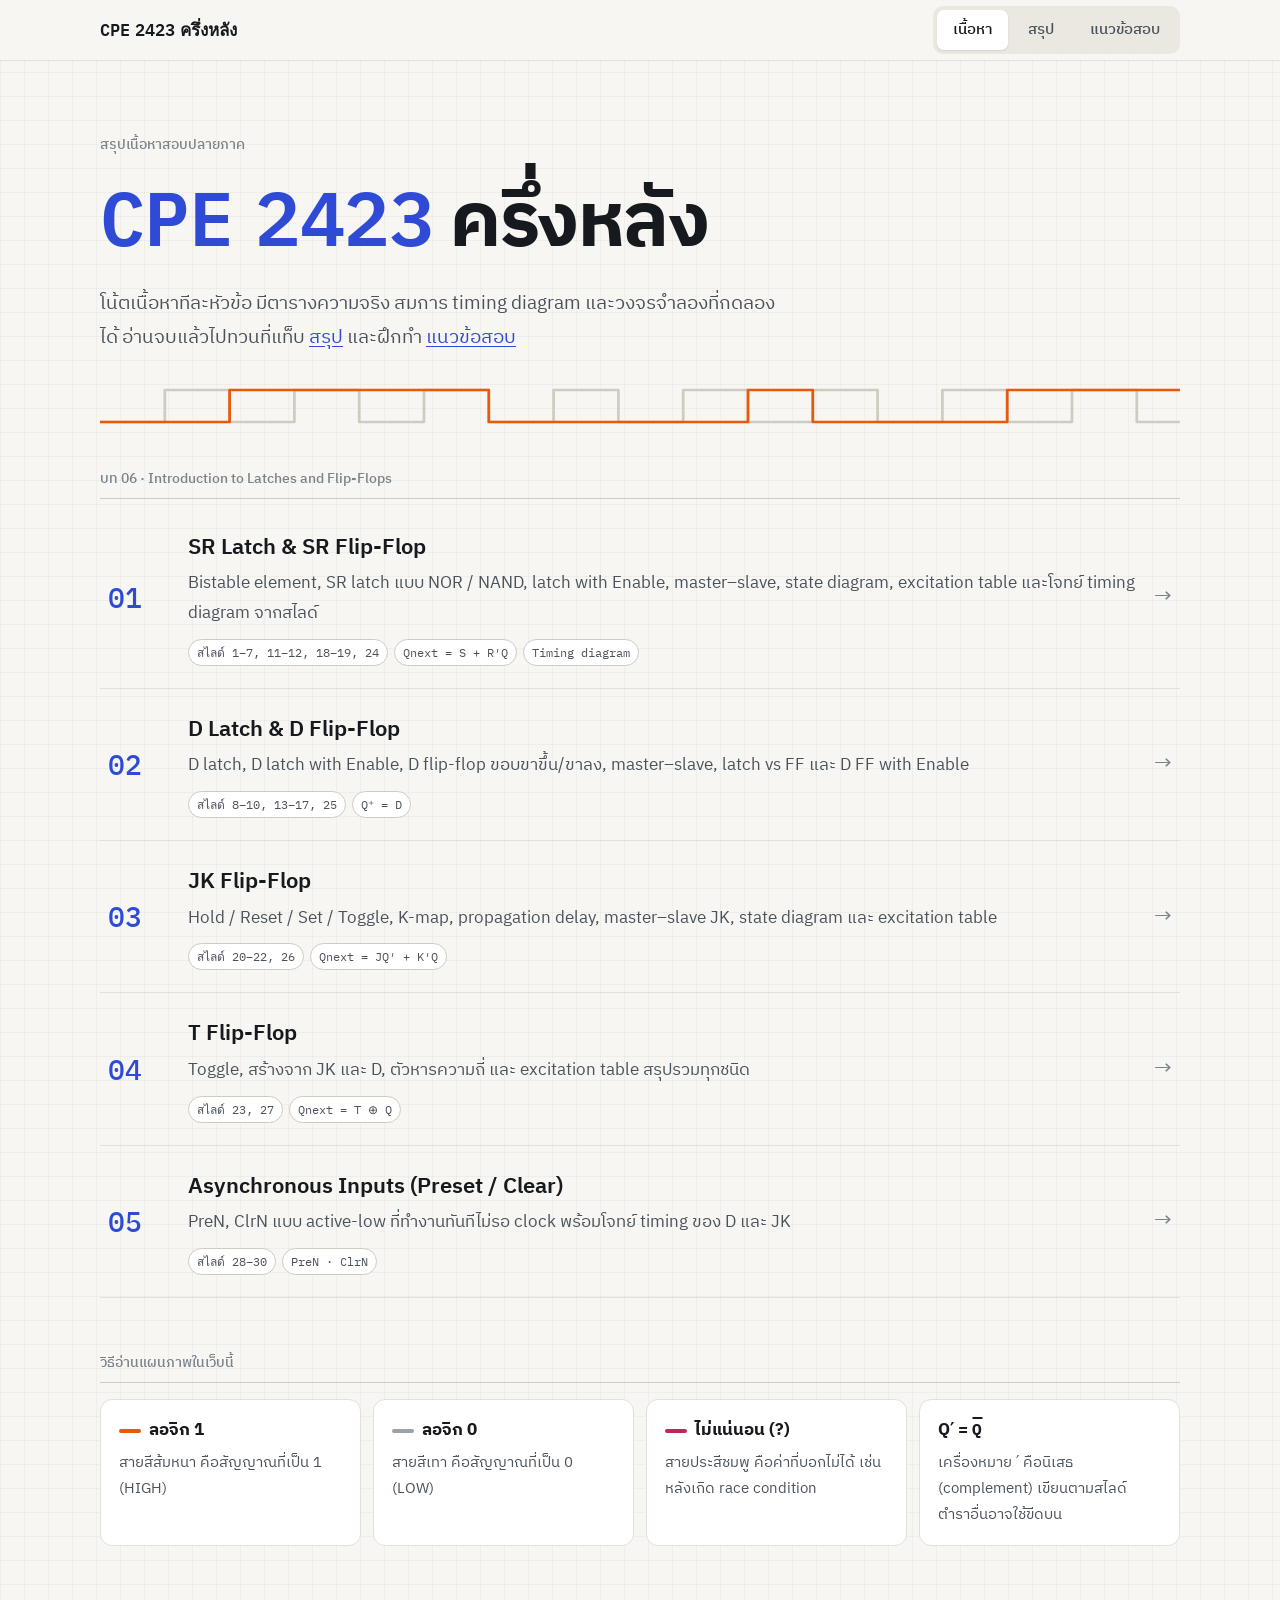
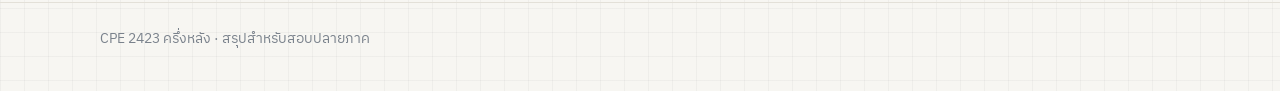
==== index.html @ 71ec9e3f "init flipflop" ====
<!doctype html>
<html lang="th">
<head>
  <meta charset="utf-8">
  <meta name="viewport" content="width=device-width, initial-scale=1">
  <meta name="color-scheme" content="light">
  <meta name="description" content="สรุปเนื้อหาสอบปลายภาควิชา CPE 2423 (ครึ่งหลัง) ทีละหัวข้อ พร้อมตารางความจริง สมการ และวงจรจำลอง">
  <title>CPE 2423 ครึ่งหลัง</title>
  <link rel="preconnect" href="https://fonts.googleapis.com">
  <link rel="preconnect" href="https://fonts.gstatic.com" crossorigin>
  <link href="https://fonts.googleapis.com/css2?family=IBM+Plex+Mono:wght@400;500;600&family=IBM+Plex+Sans+Thai:wght@400;500;600;700&display=swap" rel="stylesheet">
  <link rel="stylesheet" href="assets/style.css">
</head>
<body>
  <div class="site-tabs">
    <div class="wrap">
      <a class="brand" href="index.html">CPE 2423 ครึ่งหลัง</a>
      <nav aria-label="ส่วนของเว็บ">
        <a href="index.html" aria-current="page">เนื้อหา</a>
        <a href="summary.html">สรุป</a>
        <a href="exam.html">แนวข้อสอบ</a>
      </nav>
    </div>
  </div>

  <header class="hero">
    <div class="wrap">
      <p class="eyebrow">สรุปเนื้อหาสอบปลายภาค</p>
      <h1><span class="code">CPE 2423</span> ครึ่งหลัง</h1>
      <p class="lead">โน้ตเนื้อหาทีละหัวข้อ มีตารางความจริง สมการ timing diagram และวงจรจำลองที่กดลองได้ อ่านจบแล้วไปทวนที่แท็บ <a href="summary.html">สรุป</a> และฝึกทำ <a href="exam.html">แนวข้อสอบ</a></p>
      <svg class="hero-wave" viewBox="0 0 1000 48" preserveAspectRatio="none" aria-hidden="true">
        <path class="w2" d="M0 40 H60 V8 H120 V40 H180 V8 H240 V40 H300 V8 H360 V40 H420 V8 H480 V40 H540 V8 H600 V40 H660 V8 H720 V40 H780 V8 H840 V40 H900 V8 H960 V40 H1000"/>
        <path d="M0 40 H120 V8 H360 V40 H600 V8 H660 V40 H840 V8 H1000"/>
      </svg>
    </div>
  </header>

  <main class="wrap">
    <h2 class="section-label">บท 06 · Introduction to Latches and Flip-Flops</h2>
    <ol class="topic-list">
      <li>
        <a class="topic" href="topics/sr-flipflop.html">
          <span class="topic-no">01</span>
          <span>
            <span class="topic-title">SR Latch & SR Flip-Flop</span>
            <span class="topic-desc">Bistable element, SR latch แบบ NOR / NAND, latch with Enable, master–slave, state diagram, excitation table และโจทย์ timing diagram จากสไลด์</span>
            <span class="tags">
              <span class="tag">สไลด์ 1–7, 11–12, 18–19, 24</span>
              <span class="tag">Qnext = S + R′Q</span>
              <span class="tag">Timing diagram</span>
            </span>
          </span>
          <span class="topic-arrow" aria-hidden="true">→</span>
        </a>
      </li>
      <li>
        <a class="topic" href="topics/d-flipflop.html">
          <span class="topic-no">02</span>
          <span>
            <span class="topic-title">D Latch & D Flip-Flop</span>
            <span class="topic-desc">D latch, D latch with Enable, D flip-flop ขอบขาขึ้น/ขาลง, master–slave, latch vs FF และ D FF with Enable</span>
            <span class="tags">
              <span class="tag">สไลด์ 8–10, 13–17, 25</span>
              <span class="tag">Q⁺ = D</span>
            </span>
          </span>
          <span class="topic-arrow" aria-hidden="true">→</span>
        </a>
      </li>
      <li>
        <a class="topic" href="topics/jk-flipflop.html">
          <span class="topic-no">03</span>
          <span>
            <span class="topic-title">JK Flip-Flop</span>
            <span class="topic-desc">Hold / Reset / Set / Toggle, K-map, propagation delay, master–slave JK, state diagram และ excitation table</span>
            <span class="tags">
              <span class="tag">สไลด์ 20–22, 26</span>
              <span class="tag">Qnext = JQ′ + K′Q</span>
            </span>
          </span>
          <span class="topic-arrow" aria-hidden="true">→</span>
        </a>
      </li>
      <li>
        <a class="topic" href="topics/t-flipflop.html">
          <span class="topic-no">04</span>
          <span>
            <span class="topic-title">T Flip-Flop</span>
            <span class="topic-desc">Toggle, สร้างจาก JK และ D, ตัวหารความถี่ และ excitation table สรุปรวมทุกชนิด</span>
            <span class="tags">
              <span class="tag">สไลด์ 23, 27</span>
              <span class="tag">Qnext = T ⊕ Q</span>
            </span>
          </span>
          <span class="topic-arrow" aria-hidden="true">→</span>
        </a>
      </li>
      <li>
        <a class="topic" href="topics/async-inputs.html">
          <span class="topic-no">05</span>
          <span>
            <span class="topic-title">Asynchronous Inputs (Preset / Clear)</span>
            <span class="topic-desc">PreN, ClrN แบบ active-low ที่ทำงานทันทีไม่รอ clock พร้อมโจทย์ timing ของ D และ JK</span>
            <span class="tags">
              <span class="tag">สไลด์ 28–30</span>
              <span class="tag">PreN · ClrN</span>
            </span>
          </span>
          <span class="topic-arrow" aria-hidden="true">→</span>
        </a>
      </li>
    </ol>

    <h2 class="section-label">วิธีอ่านแผนภาพในเว็บนี้</h2>
    <div class="legend-grid">
      <div class="legend-item">
        <b><span class="swatch" style="background: var(--hi)"></span>ลอจิก 1</b>
        <p>สายสีส้มหนา คือสัญญาณที่เป็น 1 (HIGH)</p>
      </div>
      <div class="legend-item">
        <b><span class="swatch" style="background: var(--lo)"></span>ลอจิก 0</b>
        <p>สายสีเทา คือสัญญาณที่เป็น 0 (LOW)</p>
      </div>
      <div class="legend-item">
        <b><span class="swatch" style="background: var(--x)"></span>ไม่แน่นอน (?)</b>
        <p>สายประสีชมพู คือค่าที่บอกไม่ได้ เช่นหลังเกิด race condition</p>
      </div>
      <div class="legend-item">
        <b>Q′ = <span class="ov mono">Q</span></b>
        <p>เครื่องหมาย ′ คือนิเสธ (complement) เขียนตามสไลด์ ตำราอื่นอาจใช้ขีดบน</p>
      </div>
    </div>
  </main>

  <footer class="site-footer">
    <div class="wrap">CPE 2423 ครึ่งหลัง · สรุปสำหรับสอบปลายภาค</div>
  </footer>
</body>
</html>
---- assets/style.css ----
/* CPE 2423 ครึ่งหลัง — shared styles (light mode only) */

:root {
  color-scheme: light;

  --paper: #f7f6f2;
  --surface: #ffffff;
  --ink: #16191d;
  --ink-2: #4a525c;
  --ink-3: #7a828c;
  --line: #e3e0d8;
  --line-2: #cfcbc0;
  --grid: rgba(22, 25, 29, 0.035);

  --accent: #2f4bd6;
  --accent-soft: #eceffd;
  --hi: #e8590c;
  --hi-soft: #fff1e7;
  --lo: #9aa2ac;
  --x: #c2255c;
  --x-soft: #fdecf2;
  --ok: #2b8a3e;
  --ok-soft: #eaf6ec;
  --g1: #dbe4ff;
  --g2: #ffe8cc;

  --radius: 12px;
  --font: "IBM Plex Sans Thai", system-ui, -apple-system, sans-serif;
  --mono: "IBM Plex Mono", ui-monospace, SFMono-Regular, Menlo, monospace;
}

*,
*::before,
*::after { box-sizing: border-box; }

html { -webkit-text-size-adjust: 100%; scroll-behavior: smooth; scroll-padding-top: 76px; }

body {
  margin: 0;
  font-family: var(--font);
  font-size: 17px;
  line-height: 1.75;
  color: var(--ink);
  background-color: var(--paper);
  background-image:
    linear-gradient(var(--grid) 1px, transparent 1px),
    linear-gradient(90deg, var(--grid) 1px, transparent 1px);
  background-size: 24px 24px;
}

a { color: var(--accent); text-underline-offset: 3px; }
h1, h2, h3, h4 { line-height: 1.3; margin: 0; }
p { margin: 0 0 1em; }
code, .mono { font-family: var(--mono); font-size: 0.92em; }
:focus-visible { outline: 2px solid var(--accent); outline-offset: 2px; border-radius: 4px; }

.wrap { width: min(1080px, 100% - 32px); margin-inline: auto; }

/* Overline for complements: <span class="ov">Q</span> */
.ov { text-decoration: overline; text-decoration-thickness: 1.5px; }

.eyebrow {
  font-size: 14px;
  font-weight: 500;
  color: var(--ink-3);
  margin: 0 0 10px;
}

/* ---------- Home ---------- */

.hero { padding: 72px 0 40px; }
.hero h1 { font-size: clamp(40px, 8vw, 76px); font-weight: 700; letter-spacing: -0.02em; }
.hero h1 .code { font-family: var(--mono); font-weight: 600; color: var(--accent); word-spacing: -0.3em; }
.hero .lead { font-size: 19px; color: var(--ink-2); max-width: 36em; margin-top: 14px; }
.hero-wave { display: block; width: 100%; height: 48px; margin-top: 28px; }
.hero-wave path { fill: none; stroke: var(--hi); stroke-width: 2.5; stroke-linejoin: round; }
.hero-wave .w2 { stroke: var(--line-2); }

.section-label {
  font-size: 14px;
  font-weight: 500;
  color: var(--ink-3);
  padding-bottom: 10px;
  border-bottom: 1px solid var(--line-2);
  margin-bottom: 8px;
}

.topic-list { list-style: none; margin: 0 0 56px; padding: 0; }
.topic-list li { border-bottom: 1px solid var(--line); }

.topic {
  display: grid;
  grid-template-columns: 64px 1fr auto;
  gap: 16px;
  align-items: center;
  padding: 22px 8px;
  color: inherit;
  text-decoration: none;
  border-radius: 8px;
  transition: background-color 0.15s;
}
a.topic:hover { background: var(--surface); }
a.topic:hover .topic-arrow { transform: translateX(4px); color: var(--accent); }
.topic-no { font-family: var(--mono); font-size: 28px; font-weight: 500; color: var(--line-2); }
a.topic .topic-no { color: var(--accent); }
.topic-title { display: block; font-size: 22px; font-weight: 600; }
.topic-desc { display: block; color: var(--ink-2); margin-top: 2px; }
.topic-arrow { font-size: 22px; color: var(--ink-3); transition: transform 0.15s; }
.topic--soon { color: var(--ink-3); }
.topic--soon .topic-title { font-weight: 500; }

.tags { display: flex; flex-wrap: wrap; gap: 6px; margin-top: 10px; }
.tag {
  font-family: var(--mono);
  font-size: 12px;
  padding: 2px 8px;
  border: 1px solid var(--line-2);
  border-radius: 999px;
  color: var(--ink-2);
  background: var(--surface);
}

.legend-grid { display: grid; grid-template-columns: repeat(auto-fit, minmax(220px, 1fr)); gap: 12px; margin: 16px 0 56px; }
.legend-item { background: var(--surface); border: 1px solid var(--line); border-radius: var(--radius); padding: 16px 18px; }
.legend-item b { display: block; margin-bottom: 4px; }
.legend-item p { margin: 0; color: var(--ink-2); font-size: 15px; }
.swatch { display: inline-block; width: 22px; height: 4px; border-radius: 2px; vertical-align: middle; margin-right: 8px; }

.site-footer { border-top: 1px solid var(--line); padding: 24px 0 40px; color: var(--ink-3); font-size: 14px; }

/* ---------- Site tabs (เนื้อหา / สรุป / แนวข้อสอบ) ---------- */

.site-tabs {
  position: sticky;
  top: 0;
  z-index: 10;
  background: rgba(247, 246, 242, 0.92);
  backdrop-filter: blur(8px);
  border-bottom: 1px solid var(--line);
}
.site-tabs .wrap { display: flex; align-items: center; gap: 16px; min-height: 60px; }
.site-tabs .brand { font-family: var(--mono); font-weight: 600; color: var(--ink); text-decoration: none; white-space: nowrap; word-spacing: -0.3em; }
.site-tabs nav { display: flex; gap: 4px; margin-left: auto; padding: 4px; background: #ebe8e1; border-radius: 10px; }
.site-tabs nav a {
  padding: 7px 16px; border-radius: 7px; color: var(--ink-2);
  text-decoration: none; font-weight: 500; font-size: 15px; white-space: nowrap; text-align: center;
}
.site-tabs nav a:hover { color: var(--ink); }
.site-tabs nav a[aria-current="page"] { background: var(--surface); color: var(--ink); box-shadow: 0 1px 2px rgba(0, 0, 0, 0.1); }

/* ---------- Quiz ---------- */

.q-card { background: var(--surface); border: 1px solid var(--line); border-radius: var(--radius); padding: 18px 20px; margin: 12px 0; }
.q-card .q-head { display: flex; gap: 10px; align-items: baseline; margin-bottom: 12px; }
.q-card .q-no { font-family: var(--mono); font-weight: 600; color: var(--accent); }
.q-card .q-text { font-weight: 500; }
.q-opts { display: grid; gap: 8px; }
.q-opt {
  display: flex; gap: 10px; align-items: baseline; text-align: left;
  font: inherit; font-size: 16px; color: var(--ink);
  padding: 10px 14px; min-height: 44px; cursor: pointer;
  border: 1px solid var(--line-2); border-radius: 10px; background: var(--surface);
}
.q-opt:hover:not(:disabled) { border-color: var(--ink-3); }
.q-opt:disabled { cursor: default; }
.q-opt .k { font-family: var(--mono); color: var(--ink-3); }
.q-opt.correct { border-color: var(--ok); background: var(--ok-soft); }
.q-opt.wrong { border-color: var(--x); background: var(--x-soft); }
.q-explain { margin: 12px 0 0; font-size: 15px; color: var(--ink-2); }
.q-explain b:first-child { color: var(--ink); }
.scorebar {
  position: sticky; top: 72px; z-index: 5;
  display: flex; align-items: center; justify-content: space-between; gap: 12px;
  padding: 10px 16px; margin: 16px 0; border-radius: var(--radius);
  background: var(--ink); color: #fff; font-size: 15px;
}
.scorebar b { font-family: var(--mono); }
.scorebar .btn { background: transparent; color: #fff; border-color: rgba(255, 255, 255, 0.4); }

/* Exam page: type tabs (ปรนัย / อัตนัย) and topic tabs */
.exam-nav { margin: 8px 0 24px; }
.type-tabs { display: grid; grid-template-columns: 1fr 1fr; gap: 4px; padding: 4px; background: #ebe8e1; border-radius: 12px; max-width: 420px; }
.type-tabs button {
  font: inherit; font-size: 17px; font-weight: 600; cursor: pointer;
  border: 0; border-radius: 9px; padding: 10px 12px; background: transparent; color: var(--ink-2);
}
.type-tabs button[aria-selected="true"] { background: var(--surface); color: var(--ink); box-shadow: 0 1px 3px rgba(0, 0, 0, 0.12); }
.type-tabs small { display: block; font-size: 13px; font-weight: 400; color: var(--ink-3); }
.topic-tabs { display: flex; gap: 4px; margin-top: 14px; border-bottom: 1px solid var(--line-2); overflow-x: auto; scrollbar-width: none; }
.topic-tabs::-webkit-scrollbar { display: none; }
.topic-tabs button {
  font: inherit; font-size: 15px; font-weight: 500; cursor: pointer; white-space: nowrap;
  border: 0; border-bottom: 2px solid transparent; margin-bottom: -1px;
  padding: 10px 12px; background: transparent; color: var(--ink-2);
}
.topic-tabs button[aria-selected="true"] { color: var(--accent); border-bottom-color: var(--accent); }
.topic-tabs .count { font-family: var(--mono); font-size: 12px; color: var(--ink-3); margin-left: 4px; }
.panel > section { padding: 8px 0 32px; }
.panel > section + section { border-top: 1px solid var(--line); padding-top: 32px; }
.panel h2 { font-size: 24px; font-weight: 700; margin-bottom: 12px; }
.panel h2 .num { font-family: var(--mono); color: var(--accent); font-weight: 500; margin-right: 10px; }
.panel-next { display: flex; justify-content: flex-end; margin: 8px 0 40px; }
.exam-main { max-width: 860px; }

.chips { display: flex; flex-wrap: wrap; gap: 6px; margin: 12px 0; }
.chip-btn {
  font: inherit; font-size: 14px; font-weight: 500; cursor: pointer;
  padding: 6px 12px; min-height: 36px; border-radius: 999px;
  border: 1px solid var(--line-2); background: var(--surface); color: var(--ink-2);
}
.chip-btn[aria-pressed="true"] { background: var(--accent); border-color: var(--accent); color: #fff; }
.topic-tag { font-size: 12px; font-weight: 500; color: var(--accent); background: var(--accent-soft); border-radius: 999px; padding: 1px 8px; margin-left: auto; white-space: nowrap; }
.hint-list { display: flex; flex-wrap: wrap; gap: 8px; margin: 10px 0 0; padding: 0; list-style: none; }
.hint-list li { font-weight: 600; background: var(--surface); border: 1px solid var(--line-2); border-radius: 8px; padding: 4px 12px; }

.fill-card { background: var(--surface); border: 1px solid var(--line); border-radius: var(--radius); padding: 18px 20px; margin: 12px 0; }
.fill-card .q-head { display: flex; gap: 10px; align-items: baseline; margin-bottom: 12px; }
.tt.fill select {
  font: inherit; font-family: var(--mono); font-size: 15px;
  min-width: 56px; min-height: 34px; padding: 2px 6px;
  border: 1px solid var(--line-2); border-radius: 6px; background: #fff; color: var(--ink);
}
.tt.fill th { white-space: nowrap; }
.tt.fill td.ok select { border-color: var(--ok); background: var(--ok-soft); }
.tt.fill td.bad select { border-color: var(--x); background: var(--x-soft); }
.fill-actions { display: flex; flex-wrap: wrap; gap: 8px; align-items: center; margin-top: 12px; }
.fill-result { font-size: 15px; color: var(--ink-2); }

.steps { counter-reset: st; list-style: none; padding: 0; margin: 16px 0; display: grid; gap: 8px; }
.steps li { counter-increment: st; display: grid; grid-template-columns: 32px 1fr; gap: 10px; align-items: baseline; background: var(--surface); border: 1px solid var(--line); border-radius: 10px; padding: 10px 14px; }
.steps li::before { content: counter(st); font-family: var(--mono); font-weight: 600; color: var(--accent); }

.fsm-grid { display: grid; grid-template-columns: repeat(2, minmax(0, 1fr)); gap: 12px; }
.fsm-grid figure { margin: 0; }
.fsm-grid svg { display: block; width: 100%; height: auto; }

/* ---------- Topic page ---------- */

.topbar {
  position: sticky;
  top: 0;
  z-index: 10;
  background: rgba(247, 246, 242, 0.92);
  backdrop-filter: blur(8px);
  border-bottom: 1px solid var(--line);
}
.topbar .wrap { display: flex; align-items: center; gap: 16px; height: 56px; }
.topbar a { text-decoration: none; font-weight: 500; white-space: nowrap; }
.topbar .crumb { color: var(--ink-3); font-size: 15px; overflow: hidden; text-overflow: ellipsis; white-space: nowrap; }

.page-head { padding: 48px 0 28px; }
.page-head h1 { font-size: clamp(32px, 6vw, 52px); font-weight: 700; letter-spacing: -0.01em; }
.page-head .lead { font-size: 18px; color: var(--ink-2); max-width: 40em; margin-top: 12px; }

.layout { display: grid; grid-template-columns: 220px minmax(0, 1fr); gap: 48px; align-items: start; padding-bottom: 64px; }

.toc { position: sticky; top: 80px; font-size: 15px; }
.toc summary { display: none; }
.toc ol { list-style: none; margin: 0; padding: 0; border-left: 1px solid var(--line-2); }
.toc a { display: block; padding: 5px 0 5px 14px; margin-left: -1px; color: var(--ink-2); text-decoration: none; border-left: 2px solid transparent; }
.toc a:hover { color: var(--ink); }
.toc a.active { color: var(--accent); border-left-color: var(--accent); font-weight: 500; }

.content > section { padding: 8px 0 40px; }
.content > section + section { border-top: 1px solid var(--line); padding-top: 40px; }
.content h2 { font-size: 28px; font-weight: 700; margin-bottom: 16px; }
.ref {
  display: inline-block; vertical-align: middle; margin-left: 8px;
  font-size: 13px; font-weight: 500; color: var(--ink-3); white-space: nowrap;
  padding: 1px 10px; border: 1px solid var(--line-2); border-radius: 999px; background: var(--surface);
}
.source { font-size: 15px; color: var(--ink-2); margin-top: 14px; }
.content h2 .num { font-family: var(--mono); color: var(--accent); font-weight: 500; margin-right: 10px; }
.content h3 { font-size: 20px; font-weight: 600; margin: 28px 0 12px; }
.content ul, .content ol { padding-left: 1.3em; margin: 0 0 1em; }
.content li { margin-bottom: 4px; }

.card { background: var(--surface); border: 1px solid var(--line); border-radius: var(--radius); padding: 20px 22px; margin: 16px 0; }
.card > :last-child { margin-bottom: 0; }

.figure { background: var(--surface); border: 1px solid var(--line); border-radius: var(--radius); padding: 16px; margin: 16px 0; }
.figure svg { display: block; width: 100%; height: auto; max-width: 560px; margin-inline: auto; }
.sym-grid { display: grid; grid-template-columns: repeat(4, minmax(0, 1fr)); gap: 8px; max-width: 680px; margin-inline: auto; }
@media (max-width: 560px) { .sym-grid { grid-template-columns: repeat(2, minmax(0, 1fr)); row-gap: 4px; } }
.figure figcaption, .figure .caption { font-size: 14px; color: var(--ink-3); text-align: center; margin-top: 8px; }

.two-col { display: grid; grid-template-columns: repeat(auto-fit, minmax(260px, 1fr)); gap: 16px; align-items: start; }
.two-col > * { margin: 0; }
.tt-grid { display: grid; grid-template-columns: repeat(2, minmax(0, 1fr)); gap: 16px; align-items: start; }
@media (max-width: 700px) { .tt-grid { grid-template-columns: minmax(0, 1fr); } }

.keypoints { display: grid; grid-template-columns: repeat(auto-fit, minmax(170px, 1fr)); gap: 12px; margin: 16px 0; }
.kp { background: var(--surface); border: 1px solid var(--line); border-radius: var(--radius); padding: 14px 16px; }
.kp .k { font-size: 13px; color: var(--ink-3); }
.kp .v { font-weight: 600; font-size: 18px; margin-top: 2px; }
.kp p { margin: 4px 0 0; font-size: 15px; color: var(--ink-2); }

.callout { border-radius: var(--radius); padding: 14px 18px; margin: 16px 0; border: 1px solid; font-size: 16px; }
.callout > :last-child { margin-bottom: 0; }
.callout > b:first-child { display: block; margin-bottom: 2px; }
.callout.tip { background: var(--accent-soft); border-color: #c9d1fb; }
.callout.warn { background: var(--x-soft); border-color: #f5c2d4; }
.callout.ok { background: var(--ok-soft); border-color: #bfe3c6; }

.formula {
  font-family: var(--mono);
  font-size: clamp(20px, 4vw, 28px);
  font-weight: 600;
  text-align: center;
  padding: 22px 12px;
  background: var(--surface);
  border: 1px solid var(--line);
  border-radius: var(--radius);
  margin: 16px 0;
}
.formula small { display: block; font-family: var(--font); font-size: 15px; font-weight: 400; color: var(--ink-2); margin-top: 6px; }

/* Tables */
.table-scroll { overflow-x: auto; }
.tt { border-collapse: collapse; width: 100%; background: var(--surface); font-size: 16px; }
.tt th, .tt td { border: 1px solid var(--line); padding: 8px 12px; text-align: center; }
.tt th { background: #f1efe9; font-weight: 600; font-family: var(--mono); }
.tt td { font-family: var(--mono); }
.tt td.txt { font-family: var(--font); text-align: left; }
.tt tr.bad td { background: var(--x-soft); }
.tt tr.on td { background: var(--hi-soft); box-shadow: inset 0 0 0 0 var(--hi); }
.tt tr.on td:first-child { box-shadow: inset 3px 0 0 var(--hi); }
.tt .note { font-size: 13px; color: var(--ink-3); }

.kmap td, .kmap th { width: 64px; height: 48px; }
.kmap .g1 { background: var(--g1); }
.kmap .g2 { background: var(--g2); }
.kmap .g12 { background: linear-gradient(135deg, var(--g1) 50%, var(--g2) 50%); }
.chip { display: inline-block; padding: 0 8px; border-radius: 6px; font-family: var(--mono); font-size: 0.92em; }
.chip.g1 { background: var(--g1); }
.chip.g2 { background: var(--g2); }

/* ---------- Schematic SVG ---------- */

.schem .wire { fill: none; stroke: var(--ink-2); stroke-width: 2; stroke-linejoin: round; transition: stroke 0.15s; }
.schem .wire.hi { stroke: var(--hi); stroke-width: 3; }
.schem .wire.lo { stroke: var(--lo); }
.schem .wire.x { stroke: var(--x); stroke-dasharray: 6 4; }
.schem .dot { fill: var(--ink-2); }
.schem .dot.hi { fill: var(--hi); }
.schem .dot.lo { fill: var(--lo); }
.schem .dot.x { fill: var(--x); }
.schem .gate path, .schem .gate circle { fill: var(--surface); stroke: var(--ink); stroke-width: 2; }
.schem text { font-family: var(--mono); font-size: 16px; font-weight: 600; fill: var(--ink); }
.schem text.val { font-size: 13px; font-weight: 500; fill: var(--ink-3); }
.schem text.val.hi { fill: var(--hi); }
.schem text.val.x { fill: var(--x); }

.sym rect { fill: var(--surface); stroke: var(--ink); stroke-width: 2; }
.sym line, .sym path { fill: none; stroke: var(--ink); stroke-width: 2; }
.sym circle { fill: var(--surface); stroke: var(--ink); stroke-width: 2; }
.sym text { font-family: var(--mono); font-size: 14px; fill: var(--ink); }
.fsm circle { fill: var(--surface); stroke: var(--ink); stroke-width: 2; }
.fsm path { fill: none; stroke: var(--ink-2); stroke-width: 1.8; }
.fsm marker path { fill: var(--ink-2); stroke: none; }
.fsm text { font-family: var(--mono); font-size: 14px; fill: var(--ink); }
.fsm text.st { font-size: 16px; font-weight: 600; }
.blk rect { fill: var(--surface); stroke: var(--ink); stroke-width: 2; }
.blk line, .blk path { fill: none; stroke: var(--ink-2); stroke-width: 2; }
.blk path.inv { fill: var(--surface); stroke: var(--ink); }
.blk circle { fill: var(--surface); stroke: var(--ink); stroke-width: 2; }
.blk circle.dot { fill: var(--ink-2); stroke: none; }
.blk text { font-family: var(--mono); font-size: 14px; fill: var(--ink); }
.blk text.cap { font-family: var(--font); font-size: 13px; fill: var(--ink-2); }
.sym text.cap { font-family: var(--font); font-size: 13px; fill: var(--ink-2); }

/* ---------- Timing diagram SVG ---------- */

.wave-scroll { overflow-x: auto; background: var(--surface); border: 1px solid var(--line); border-radius: var(--radius); padding: 12px; }
.wave { display: block; height: auto; max-width: none; }
.wave .grid { stroke: var(--line); stroke-dasharray: 2 3; }
.wave .sig { fill: none; stroke: var(--ink); stroke-width: 2; stroke-linejoin: round; }
.wave .sig.out { stroke: var(--accent); stroke-width: 2.5; }
.wave .unk { fill: var(--x-soft); stroke: var(--x); }
.wave .mark { stroke: var(--ink-3); stroke-dasharray: 4 3; }
.wave .guide { stroke: var(--line-2); stroke-dasharray: 2 4; }
.wave text.unk-t { font-size: 12px; fill: var(--x); }
.wave .hidden-box { fill: #f1efe9; stroke: var(--line-2); stroke-dasharray: 4 3; }
.wave text { font-family: var(--mono); font-size: 13px; fill: var(--ink-3); }
.wave text.name { font-size: 15px; font-weight: 600; fill: var(--ink); }
.wave text.q { font-size: 15px; fill: var(--ink-3); }

/* ---------- Simulator ---------- */

.sim { background: var(--surface); border: 1px solid var(--line-2); border-radius: 16px; padding: 18px; margin: 16px 0; }
.tabs { display: flex; gap: 4px; padding: 4px; background: #f1efe9; border-radius: 10px; width: fit-content; max-width: 100%; overflow-x: auto; }
.tabs button {
  font: inherit; font-size: 15px; font-weight: 500;
  border: 0; background: transparent; color: var(--ink-2);
  padding: 6px 14px; border-radius: 7px; cursor: pointer; white-space: nowrap;
}
.tabs button[aria-selected="true"] { background: var(--surface); color: var(--ink); box-shadow: 0 1px 2px rgba(0, 0, 0, 0.08); }

.sim-grid { display: grid; grid-template-columns: minmax(0, 1.5fr) minmax(0, 1fr); gap: 20px; margin-top: 16px; }
.sim-schem { display: block; width: 100%; height: auto; }
.sim-symbol { display: flex; justify-content: center; }
.sim-symbol svg { width: 100%; max-width: 220px; height: auto; }
.pager { display: grid; grid-template-columns: 1fr 1fr; gap: 12px; margin-top: 8px; }
.pager a { display: block; padding: 14px 18px; background: var(--surface); border: 1px solid var(--line); border-radius: var(--radius); text-decoration: none; color: var(--ink); }
.pager a:hover { border-color: var(--accent); }
.pager small { display: block; color: var(--ink-3); font-size: 13px; }
.pager .next { text-align: right; grid-column: 2; }
.sim-inputs { display: flex; flex-wrap: wrap; gap: 10px; margin-top: 12px; }

.sw {
  font: inherit;
  display: inline-flex; align-items: center; gap: 10px;
  min-height: 44px; padding: 6px 8px 6px 14px;
  border: 1px solid var(--line-2); border-radius: 10px;
  background: var(--surface); color: var(--ink); cursor: pointer;
  transition: border-color 0.15s, background-color 0.15s;
}
.sw:hover { border-color: var(--ink-3); }
.sw-name { font-family: var(--mono); font-weight: 600; }
.sw-val {
  font-family: var(--mono); font-weight: 600;
  min-width: 30px; text-align: center; padding: 2px 8px; border-radius: 6px;
  background: #eceae4; color: var(--ink-3);
}
.sw[aria-pressed="true"] { border-color: var(--hi); background: var(--hi-soft); }
.sw[aria-pressed="true"] .sw-val { background: var(--hi); color: #fff; }

.outs { display: grid; grid-template-columns: 1fr 1fr; gap: 10px; }
.out { border: 1px solid var(--line); border-radius: 10px; padding: 10px 14px; display: flex; align-items: baseline; justify-content: space-between; }
.out span { font-family: var(--mono); font-weight: 600; font-size: 18px; }
.out b { font-family: var(--mono); font-size: 30px; color: var(--lo); }
.out b.hi { color: var(--hi); }
.out b.x { color: var(--x); }

.sim-status { margin: 12px 0; padding: 10px 14px; border-radius: 10px; font-size: 15px; background: #f1efe9; }
.sim-status.bad { background: var(--x-soft); color: #8f1a43; }
.sim-status.set { background: var(--hi-soft); }

.sim-wave-head { display: flex; align-items: center; justify-content: space-between; gap: 12px; margin: 18px 0 8px; }
.sim-wave-head h4 { font-size: 15px; font-weight: 600; color: var(--ink-2); }

.btn {
  font: inherit; font-size: 15px; font-weight: 500;
  border: 1px solid var(--line-2); background: var(--surface); color: var(--ink);
  padding: 6px 14px; border-radius: 8px; cursor: pointer; min-height: 36px;
}
.btn:hover { border-color: var(--ink-3); }
.btn.primary { background: var(--accent); border-color: var(--accent); color: #fff; }

.exercise { margin: 16px 0 28px; }
.exercise .q-text { margin-bottom: 10px; }
.exercise .actions { margin-top: 10px; display: flex; gap: 8px; }
.exercise .answer { margin-top: 10px; }

/* ---------- Responsive ---------- */

@media (max-width: 900px) {
  html { scroll-padding-top: 124px; }
  .layout { grid-template-columns: minmax(0, 1fr); gap: 0; }

  /* TOC becomes a collapsible bar that sticks under the top bar */
  .toc {
    top: 56px; z-index: 9;
    margin: 0 0 24px; padding: 0 16px;
    background: var(--surface); border: 1px solid var(--line); border-radius: var(--radius);
    box-shadow: 0 4px 12px rgba(22, 25, 29, 0.06);
  }
  .toc summary { display: flex; align-items: center; min-height: 46px; cursor: pointer; font-weight: 500; list-style: none; }
  .toc summary::-webkit-details-marker { display: none; }
  .toc summary::after { content: "▾"; margin-left: auto; color: var(--ink-3); transition: transform 0.15s; }
  .toc[open] summary::after { transform: rotate(180deg); }
  .toc ol { margin: 0 0 12px; max-height: 60vh; overflow-y: auto; }
  .toc a { padding-block: 8px; }

  .sim-grid { grid-template-columns: minmax(0, 1fr); }
  /* Pages with the site tabs: stack TOC bar and score bar below the taller tab bar */
  .site-tabs ~ .layout .toc { top: 68px; }
  .site-tabs ~ .layout .scorebar { top: 124px; }
}

@media (max-width: 560px) {
  body { font-size: 16px; }
  .site-tabs .brand { display: none; }
  .site-tabs nav { margin: 8px 0; width: 100%; }
  .site-tabs nav a { flex: 1; padding: 8px 6px; }
  .fsm-grid { grid-template-columns: minmax(0, 1fr); }
  .q-card { padding: 16px; }
  .hero { padding: 40px 0 28px; }
  .hero .lead { font-size: 17px; }
  .topic { grid-template-columns: 40px 1fr; gap: 12px; padding: 18px 4px; }
  .topic-no { font-size: 22px; }
  .topic-title { font-size: 20px; }
  .topic-arrow { display: none; }
  .legend-grid { grid-template-columns: 1fr 1fr; gap: 8px; }
  .legend-item { padding: 12px 14px; }

  .page-head { padding: 32px 0 20px; }
  .page-head .lead { font-size: 16px; }
  .content > section { padding-bottom: 32px; }
  .content > section + section { padding-top: 32px; }
  .content h2 { font-size: 23px; }
  .content h3 { font-size: 18px; }

  .keypoints { grid-template-columns: 1fr; gap: 8px; }
  .kp { display: grid; grid-template-columns: 96px 1fr; column-gap: 12px; align-items: baseline; padding: 12px 14px; }
  .kp .v { font-size: 16px; margin: 0; }
  .kp p { grid-column: 2; margin-top: 2px; }

  .card { padding: 16px; }
  .callout { padding: 12px 14px; font-size: 15px; }
  .figure { padding: 10px 6px; }
  /* Wide circuits keep a readable size and scroll sideways instead of shrinking */
  .figure.wide { overflow-x: auto; }
  .figure.wide svg { min-width: 520px; }
  .formula { padding: 18px 8px; }

  /* Diagrams scale down with the viewBox, so enlarge their text to stay readable */
  .schem text { font-size: 21px; }
  .schem text.val { font-size: 17px; }
  .sym text { font-size: 16px; }
  .sym text.cap { font-size: 15px; }
  .fsm text { font-size: 17px; }
  .blk text { font-size: 17px; }
  .blk text.cap { font-size: 16px; }
  h2 .ref { margin: 6px 0 0; display: table; }

  .tt { font-size: 15px; }
  .tt th, .tt td { padding: 7px 8px; }

  /* Wide summary tables turn into one card per row */
  .tt.stack, .tt.stack tbody, .tt.stack tr, .tt.stack td { display: block; width: 100%; }
  .tt.stack thead { display: none; }
  .tt.stack { background: transparent; }
  .tt.stack tr { background: var(--surface); border: 1px solid var(--line); border-radius: var(--radius); margin-bottom: 10px; overflow: hidden; }
  .tt.stack td { border: 0; border-top: 1px solid var(--line); display: flex; justify-content: space-between; gap: 12px; text-align: right; }
  .tt.stack td:first-child { border-top: 0; background: #f1efe9; font-weight: 600; text-align: left; }
  .tt.stack td[data-label]::before { content: attr(data-label); font-family: var(--font); color: var(--ink-3); text-align: left; }

  .sim { padding: 12px; border-radius: 14px; }
  .tabs { width: 100%; }
  .tabs button { flex: 1; padding: 8px 6px; font-size: 14px; }
  .sim-inputs .sw { flex: 1; justify-content: space-between; }
  .sim-inputs .btn { flex-basis: 100%; min-height: 44px; }
  .out b { font-size: 26px; }
  .wave-scroll { padding: 8px; }
  .exercise .actions .btn { min-height: 44px; flex: 1; }
}

/* ---------- Exam: review circuits ---------- */

.review { margin: 0 0 20px; background: var(--surface); border: 1px solid var(--line-2); border-radius: var(--radius); }
.review > summary { display: flex; gap: 8px; align-items: center; cursor: pointer; padding: 12px 16px; font-weight: 600; list-style: none; min-height: 48px; }
.review > summary::-webkit-details-marker { display: none; }
.review > summary span { font-weight: 400; color: var(--ink-3); }
.review > summary::after { content: "▾"; margin-left: auto; color: var(--ink-3); transition: transform 0.15s; }
.review[open] > summary::after { transform: rotate(180deg); }
.review-grid { display: grid; grid-template-columns: repeat(auto-fit, minmax(300px, 1fr)); gap: 12px; padding: 0 16px 16px; }
.review-grid figure { margin: 0; padding: 10px; border: 1px solid var(--line); border-radius: 10px; background: #fff; }
.review-grid svg { display: block; width: 100%; height: auto; }
.review-grid figcaption { margin-top: 6px; font-size: 14px; color: var(--ink-2); text-align: center; }
.sym-pair { display: flex; justify-content: center; gap: 8px; }
.sym-pair svg { width: 45%; max-width: 170px; }

/* ---------- Exam: save as PDF ---------- */

#print-root { display: none; }
.print-bar { display: flex; flex-wrap: wrap; align-items: center; gap: 8px; margin: 0 0 16px; font-size: 15px; }
.print-bar label { font-weight: 600; }
.print-bar select { font: inherit; padding: 6px 10px; min-height: 36px; border: 1px solid var(--line-2); border-radius: 8px; background: #fff; color: var(--ink); }
.print-hint { flex-basis: 100%; color: var(--ink-3); font-size: 13px; }

@media print {
  @page { size: A4; margin: 14mm 12mm; }
  body.printing { background: #fff; font-size: 11pt; line-height: 1.55; }
  body.printing > *:not(#print-root) { display: none !important; }
  body.printing #print-root { display: block; }
  #print-root * { -webkit-print-color-adjust: exact; print-color-adjust: exact; }
  .p-head { margin-bottom: 14px; }
  .p-head h1 { font-size: 20pt; }
  .p-head p { margin: 4px 0 0; color: #555; font-size: 10pt; }
  .p-section h2 { font-size: 16pt; border-bottom: 2px solid #16191d; padding-bottom: 4px; margin: 0 0 6px; }
  .p-answers { break-before: page; }
  .p-topic { font-size: 13.5pt; color: var(--accent); margin: 16px 0 6px; break-after: avoid; }
  .p-group { font-size: 11.5pt; color: #444; margin: 12px 0 6px; break-after: avoid; }
  .p-item { break-inside: avoid; margin: 0 0 14px; }
  .p-q { margin: 0 0 4px; }
  .p-opts { list-style: none; margin: 0 0 0 1.4em; padding: 0; columns: 2; column-gap: 24px; }
  .p-tf { margin: 0 0 0 1.4em; }
  .p-lines { height: 6.75em; background: repeating-linear-gradient(transparent 0 1.35em, #c8c8c8 1.35em calc(1.35em + 1px)); }
  .p-note, .p-answer { margin: 6px 0 0; font-size: 10.5pt; }
  .p-notes { margin: 4px 0 0; padding-left: 1.4em; font-size: 10pt; }
  .p-fig { display: block; max-width: 420px; height: auto; margin-top: 6px; }
  #print-root .tt { width: auto; font-size: 10pt; background: #fff; }
  #print-root .tt th, #print-root .tt td { padding: 3px 9px; }
  #print-root .p-key { width: 100%; }
  #print-root td.p-blank { min-width: 3.2em; height: 1.7em; }
  #print-root td.p-ans { font-weight: 700; background: var(--ok-soft); }
  #print-root .wave { max-width: 100%; height: auto; }
  #print-root .steps li { padding: 4px 10px; }

  /* Black and white only: no accent colours or tinted fills */
  #print-root, #print-root * { color: #000 !important; }
  #print-root .p-topic { border-bottom: 1px solid #000; padding-bottom: 2px; }
  #print-root .tt th { background: #fff; border-color: #777; }
  #print-root .tt td { border-color: #999; }
  #print-root .tt tr.bad td { background: #fff; }
  #print-root td.p-ans { background: #fff; text-decoration: underline; }
  #print-root .steps li { background: #fff; border-color: #999; }
  #print-root svg text { fill: #000; }
  #print-root .wave .sig, #print-root .wave .sig.out { stroke: #000; }
  #print-root .wave .sig.out { stroke-width: 2.5; }
  #print-root .wave .grid { stroke: #bbb; }
  #print-root .wave .mark { stroke: #666; }
  #print-root .wave .guide { stroke: #c4c4c4; stroke-dasharray: 2 4; }
  #print-root .wave .unk { fill: #fff; stroke: #000; stroke-dasharray: 3 2; }
  #print-root .schem .wire { stroke: #000; }
  #print-root .schem .dot { fill: #000; }
  #print-root .fsm path, #print-root .fsm circle { stroke: #000; }
  #print-root .fsm marker path { fill: #000; }
}

@media print {
  body { background: #fff; }
  .topbar, .toc, .sim, .exercise .actions { display: none; }
  .layout { display: block; }
  .content > section { break-inside: avoid-page; }
}
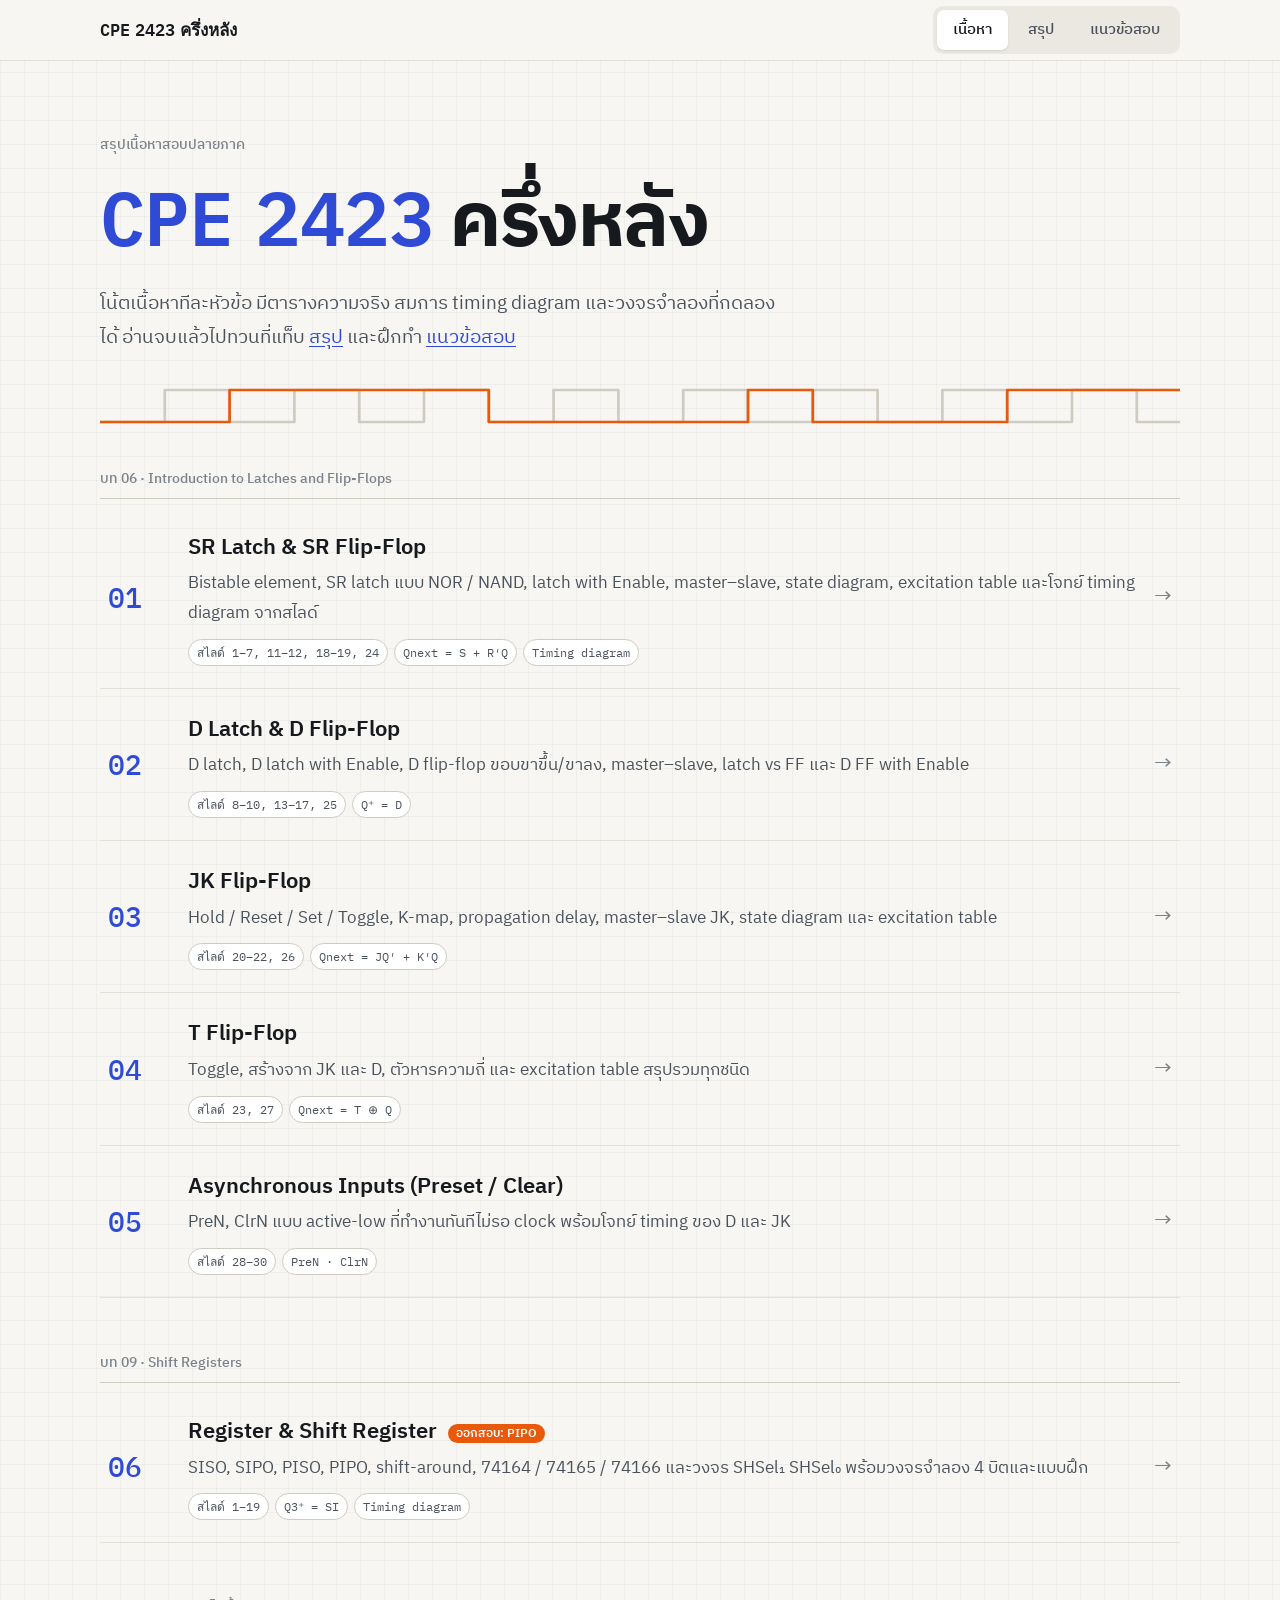
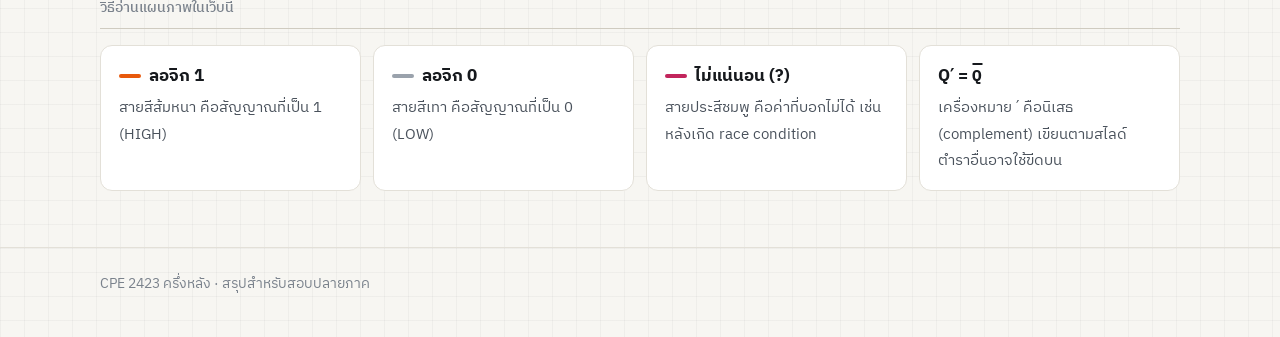
==== commit 8bbaa846: "shift register" ====
--- a/index.html
+++ b/index.html
@@ -111,6 +111,25 @@
       </li>
     </ol>
 
+    <h2 class="section-label">บท 09 · Shift Registers</h2>
+    <ol class="topic-list" start="6">
+      <li>
+        <a class="topic" href="topics/shift-registers.html">
+          <span class="topic-no">06</span>
+          <span>
+            <span class="topic-title">Register & Shift Register <span class="exam-hint">ออกสอบ: PIPO</span></span>
+            <span class="topic-desc">SISO, SIPO, PISO, PIPO, shift-around, 74164 / 74165 / 74166 และวงจร SHSel₁ SHSel₀ พร้อมวงจรจำลอง 4 บิตและแบบฝึก</span>
+            <span class="tags">
+              <span class="tag">สไลด์ 1–19</span>
+              <span class="tag">Q3⁺ = SI</span>
+              <span class="tag">Timing diagram</span>
+            </span>
+          </span>
+          <span class="topic-arrow" aria-hidden="true">→</span>
+        </a>
+      </li>
+    </ol>
+
     <h2 class="section-label">วิธีอ่านแผนภาพในเว็บนี้</h2>
     <div class="legend-grid">
       <div class="legend-item">
--- a/assets/style.css
+++ b/assets/style.css
@@ -186,7 +186,7 @@
 }
 .type-tabs button[aria-selected="true"] { background: var(--surface); color: var(--ink); box-shadow: 0 1px 3px rgba(0, 0, 0, 0.12); }
 .type-tabs small { display: block; font-size: 13px; font-weight: 400; color: var(--ink-3); }
-.topic-tabs { display: flex; gap: 4px; margin-top: 14px; border-bottom: 1px solid var(--line-2); overflow-x: auto; scrollbar-width: none; }
+.topic-tabs { display: flex; flex-wrap: wrap; gap: 4px; margin-top: 14px; border-bottom: 1px solid var(--line-2); }
 .topic-tabs::-webkit-scrollbar { display: none; }
 .topic-tabs button {
   font: inherit; font-size: 15px; font-weight: 500; cursor: pointer; white-space: nowrap;
@@ -223,6 +223,7 @@
 .tt.fill th { white-space: nowrap; }
 .tt.fill td.ok select { border-color: var(--ok); background: var(--ok-soft); }
 .tt.fill td.bad select { border-color: var(--x); background: var(--x-soft); }
+.fill-sub { font-weight: 600; margin: 14px 0 6px; }
 .fill-actions { display: flex; flex-wrap: wrap; gap: 8px; align-items: center; margin-top: 12px; }
 .fill-result { font-size: 15px; color: var(--ink-2); }
 
@@ -260,6 +261,7 @@
 .toc a { display: block; padding: 5px 0 5px 14px; margin-left: -1px; color: var(--ink-2); text-decoration: none; border-left: 2px solid transparent; }
 .toc a:hover { color: var(--ink); }
 .toc a.active { color: var(--accent); border-left-color: var(--accent); font-weight: 500; }
+.exam-hint { display: inline-block; margin-left: 6px; padding: 0 8px; border-radius: 999px; background: var(--hi); color: #fff; font-size: 12px; font-weight: 600; line-height: 19px; vertical-align: 1px; white-space: nowrap; }
 
 .content > section { padding: 8px 0 40px; }
 .content > section + section { border-top: 1px solid var(--line); padding-top: 40px; }
@@ -282,6 +284,7 @@
 .figure svg { display: block; width: 100%; height: auto; max-width: 560px; margin-inline: auto; }
 .sym-grid { display: grid; grid-template-columns: repeat(4, minmax(0, 1fr)); gap: 8px; max-width: 680px; margin-inline: auto; }
 @media (max-width: 560px) { .sym-grid { grid-template-columns: repeat(2, minmax(0, 1fr)); row-gap: 4px; } }
+.figure.reg-fig svg { max-width: none; }
 .figure figcaption, .figure .caption { font-size: 14px; color: var(--ink-3); text-align: center; margin-top: 8px; }
 
 .two-col { display: grid; grid-template-columns: repeat(auto-fit, minmax(260px, 1fr)); gap: 16px; align-items: start; }
@@ -368,6 +371,9 @@
 .blk text { font-family: var(--mono); font-size: 14px; fill: var(--ink); }
 .blk text.cap { font-family: var(--font); font-size: 13px; fill: var(--ink-2); }
 .sym text.cap { font-family: var(--font); font-size: 13px; fill: var(--ink-2); }
+.sym circle.jn { fill: var(--ink); stroke: none; }
+.sym path.fb { stroke-dasharray: 6 4; }
+.schem.sym .dot { stroke: none; }
 
 /* ---------- Timing diagram SVG ---------- */
 
@@ -426,6 +432,7 @@
 .sw[aria-pressed="true"] .sw-val { background: var(--hi); color: #fff; }
 
 .outs { display: grid; grid-template-columns: 1fr 1fr; gap: 10px; }
+.outs.four { grid-template-columns: repeat(4, minmax(0, 1fr)); }
 .out { border: 1px solid var(--line); border-radius: 10px; padding: 10px 14px; display: flex; align-items: baseline; justify-content: space-between; }
 .out span { font-family: var(--mono); font-weight: 600; font-size: 18px; }
 .out b { font-family: var(--mono); font-size: 30px; color: var(--lo); }
@@ -512,6 +519,7 @@
   /* Wide circuits keep a readable size and scroll sideways instead of shrinking */
   .figure.wide { overflow-x: auto; }
   .figure.wide svg { min-width: 520px; }
+  .figure.reg-fig svg { min-width: 760px; }
   .formula { padding: 18px 8px; }
 
   /* Diagrams scale down with the viewBox, so enlarge their text to stay readable */
@@ -555,6 +563,7 @@
 .review > summary::after { content: "▾"; margin-left: auto; color: var(--ink-3); transition: transform 0.15s; }
 .review[open] > summary::after { transform: rotate(180deg); }
 .review-grid { display: grid; grid-template-columns: repeat(auto-fit, minmax(300px, 1fr)); gap: 12px; padding: 0 16px 16px; }
+.review-grid.wide { grid-template-columns: minmax(0, 1fr); }
 .review-grid figure { margin: 0; padding: 10px; border: 1px solid var(--line); border-radius: 10px; background: #fff; }
 .review-grid svg { display: block; width: 100%; height: auto; }
 .review-grid figcaption { margin-top: 6px; font-size: 14px; color: var(--ink-2); text-align: center; }
@@ -582,7 +591,7 @@
   .p-answers { break-before: page; }
   .p-topic { font-size: 13.5pt; color: var(--accent); margin: 16px 0 6px; break-after: avoid; }
   .p-group { font-size: 11.5pt; color: #444; margin: 12px 0 6px; break-after: avoid; }
-  .p-item { break-inside: avoid; margin: 0 0 14px; }
+  .p-item { break-inside: avoid; margin: 0 0 14px; padding-top: 6px; }
   .p-q { margin: 0 0 4px; }
   .p-opts { list-style: none; margin: 0 0 0 1.4em; padding: 0; columns: 2; column-gap: 24px; }
   .p-tf { margin: 0 0 0 1.4em; }
@@ -590,6 +599,9 @@
   .p-note, .p-answer { margin: 6px 0 0; font-size: 10.5pt; }
   .p-notes { margin: 4px 0 0; padding-left: 1.4em; font-size: 10pt; }
   .p-fig { display: block; max-width: 420px; height: auto; margin-top: 6px; }
+  .p-circuit { margin: 6px 0; }
+  .p-sub { margin: 8px 0 4px; font-size: 10.5pt; font-weight: 600; }
+  .p-circuit svg { display: block; width: 100%; height: auto; }
   #print-root .tt { width: auto; font-size: 10pt; background: #fff; }
   #print-root .tt th, #print-root .tt td { padding: 3px 9px; }
   #print-root .p-key { width: 100%; }
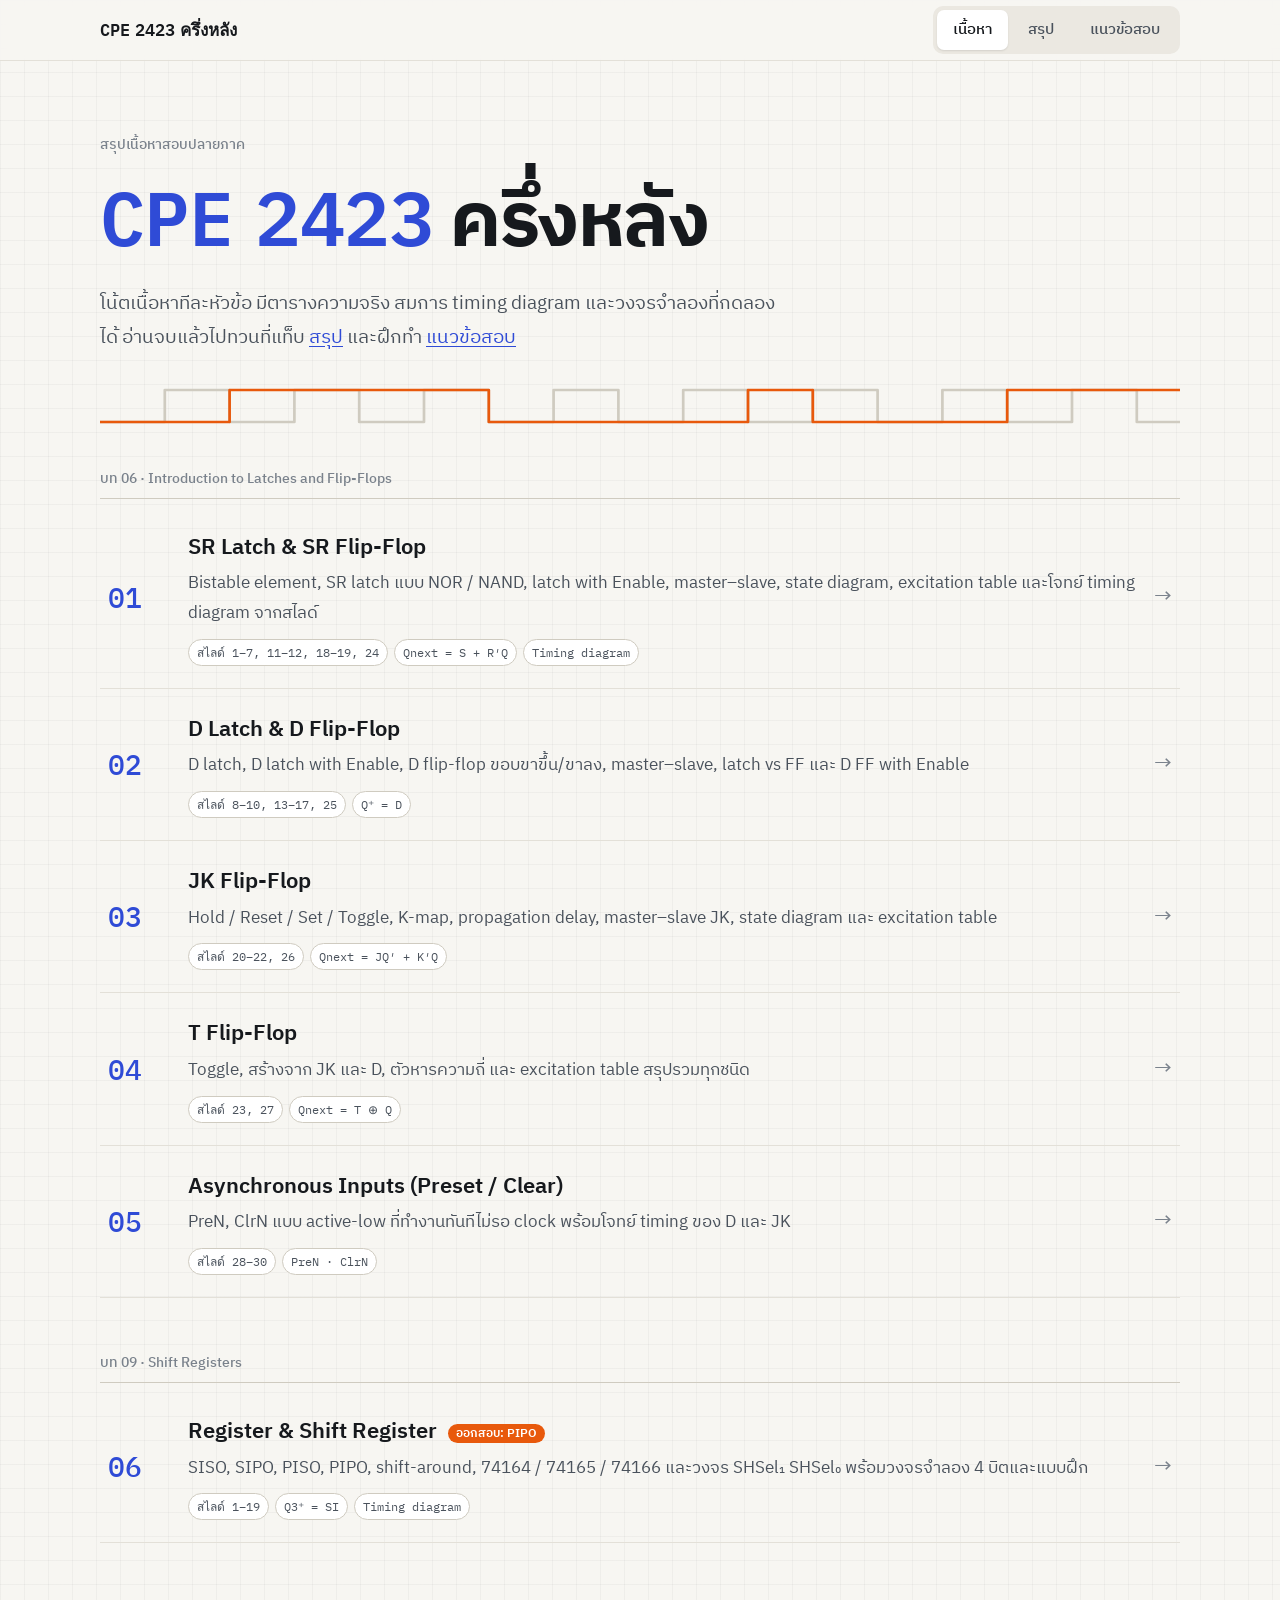
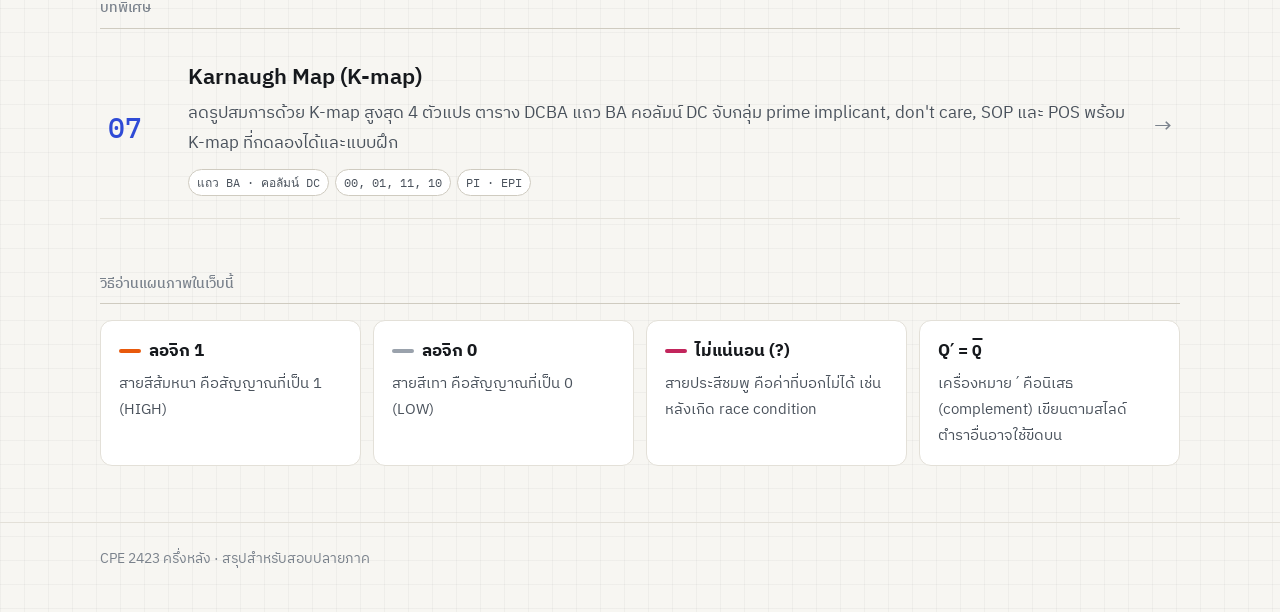
==== commit 99fb2bff: "k-map and shift-register ex" ====
--- a/index.html
+++ b/index.html
@@ -130,6 +130,25 @@
       </li>
     </ol>
 
+    <h2 class="section-label">บทพิเศษ</h2>
+    <ol class="topic-list">
+      <li>
+        <a class="topic" href="topics/k-map.html">
+          <span class="topic-no">07</span>
+          <span>
+            <span class="topic-title">Karnaugh Map (K-map)</span>
+            <span class="topic-desc">ลดรูปสมการด้วย K-map สูงสุด 4 ตัวแปร ตาราง DCBA แถว BA คอลัมน์ DC จับกลุ่ม prime implicant, don't care, SOP และ POS พร้อม K-map ที่กดลองได้และแบบฝึก</span>
+            <span class="tags">
+              <span class="tag">แถว BA · คอลัมน์ DC</span>
+              <span class="tag">00, 01, 11, 10</span>
+              <span class="tag">PI · EPI</span>
+            </span>
+          </span>
+          <span class="topic-arrow" aria-hidden="true">→</span>
+        </a>
+      </li>
+    </ol>
+
     <h2 class="section-label">วิธีอ่านแผนภาพในเว็บนี้</h2>
     <div class="legend-grid">
       <div class="legend-item">
--- a/assets/style.css
+++ b/assets/style.css
@@ -261,6 +261,33 @@
 .toc a { display: block; padding: 5px 0 5px 14px; margin-left: -1px; color: var(--ink-2); text-decoration: none; border-left: 2px solid transparent; }
 .toc a:hover { color: var(--ink); }
 .toc a.active { color: var(--accent); border-left-color: var(--accent); font-weight: 500; }
+/* K-map */
+.kmap { display: block; width: 100%; max-width: 400px; height: auto; margin-inline: auto; }
+.kmap text { font-family: var(--mono); fill: var(--ink); pointer-events: none; }
+.kmap .km-axis { font-size: 15px; font-weight: 600; }
+.kmap .km-head { font-size: 13px; fill: var(--ink-2); }
+.kmap .km-num { font-size: 10px; fill: var(--ink-3); }
+.kmap .km-val { font-size: 20px; font-weight: 600; }
+.kmap .km-val.zero { fill: var(--ink-3); font-weight: 400; }
+.km-cell { fill: var(--surface); stroke: var(--line-2); stroke-width: 1; }
+.km-cell[data-cell] { cursor: pointer; }
+.km-cell[data-cell]:hover { fill: var(--accent-soft); }
+.km-cell:focus-visible { outline: none; stroke: var(--accent); stroke-width: 3; }
+.km-group { fill-opacity: 0.1; stroke-width: 2.5; pointer-events: none; }
+.km-trio { display: grid; grid-template-columns: repeat(auto-fit, minmax(240px, 1fr)); gap: 14px; align-items: start; }
+.km-trio .figure, .km-quad .figure { margin: 0; }
+.km-quad { display: grid; grid-template-columns: repeat(2, minmax(0, 1fr)); gap: 14px; }
+.km-chart td:first-child { text-align: left; font-weight: 600; white-space: nowrap; }
+.km-result { font-family: var(--mono); font-weight: 600; text-align: center; margin: 10px 0 0; }
+.km-example { margin: 20px 0; }
+.km-steps { margin: 6px 0 0; padding-left: 0; list-style: none; }
+.km-steps li, .km-terms li { margin: 6px 0; }
+.km-dot { display: inline-block; width: 11px; height: 11px; border-radius: 3px; margin-right: 8px; }
+.km-sim-grid { grid-template-columns: minmax(0, 1fr) minmax(0, 1fr); }
+.km-eq { display: flex; gap: 12px; align-items: baseline; margin: 0 0 8px; padding: 10px 14px; border-radius: 10px; background: #f1efe9; }
+.km-eq span { font-size: 13px; color: var(--ink-3); }
+.km-eq b { font-family: var(--mono); overflow-wrap: anywhere; }
+.km-terms { list-style: none; margin: 10px 0 0; padding: 0; font-size: 15px; }
 .exam-hint { display: inline-block; margin-left: 6px; padding: 0 8px; border-radius: 999px; background: var(--hi); color: #fff; font-size: 12px; font-weight: 600; line-height: 19px; vertical-align: 1px; white-space: nowrap; }
 
 .content > section { padding: 8px 0 40px; }
@@ -520,6 +547,7 @@
   .figure.wide { overflow-x: auto; }
   .figure.wide svg { min-width: 520px; }
   .figure.reg-fig svg { min-width: 760px; }
+  .km-sim-grid, .km-quad { grid-template-columns: minmax(0, 1fr); }
   .formula { padding: 18px 8px; }
 
   /* Diagrams scale down with the viewBox, so enlarge their text to stay readable */
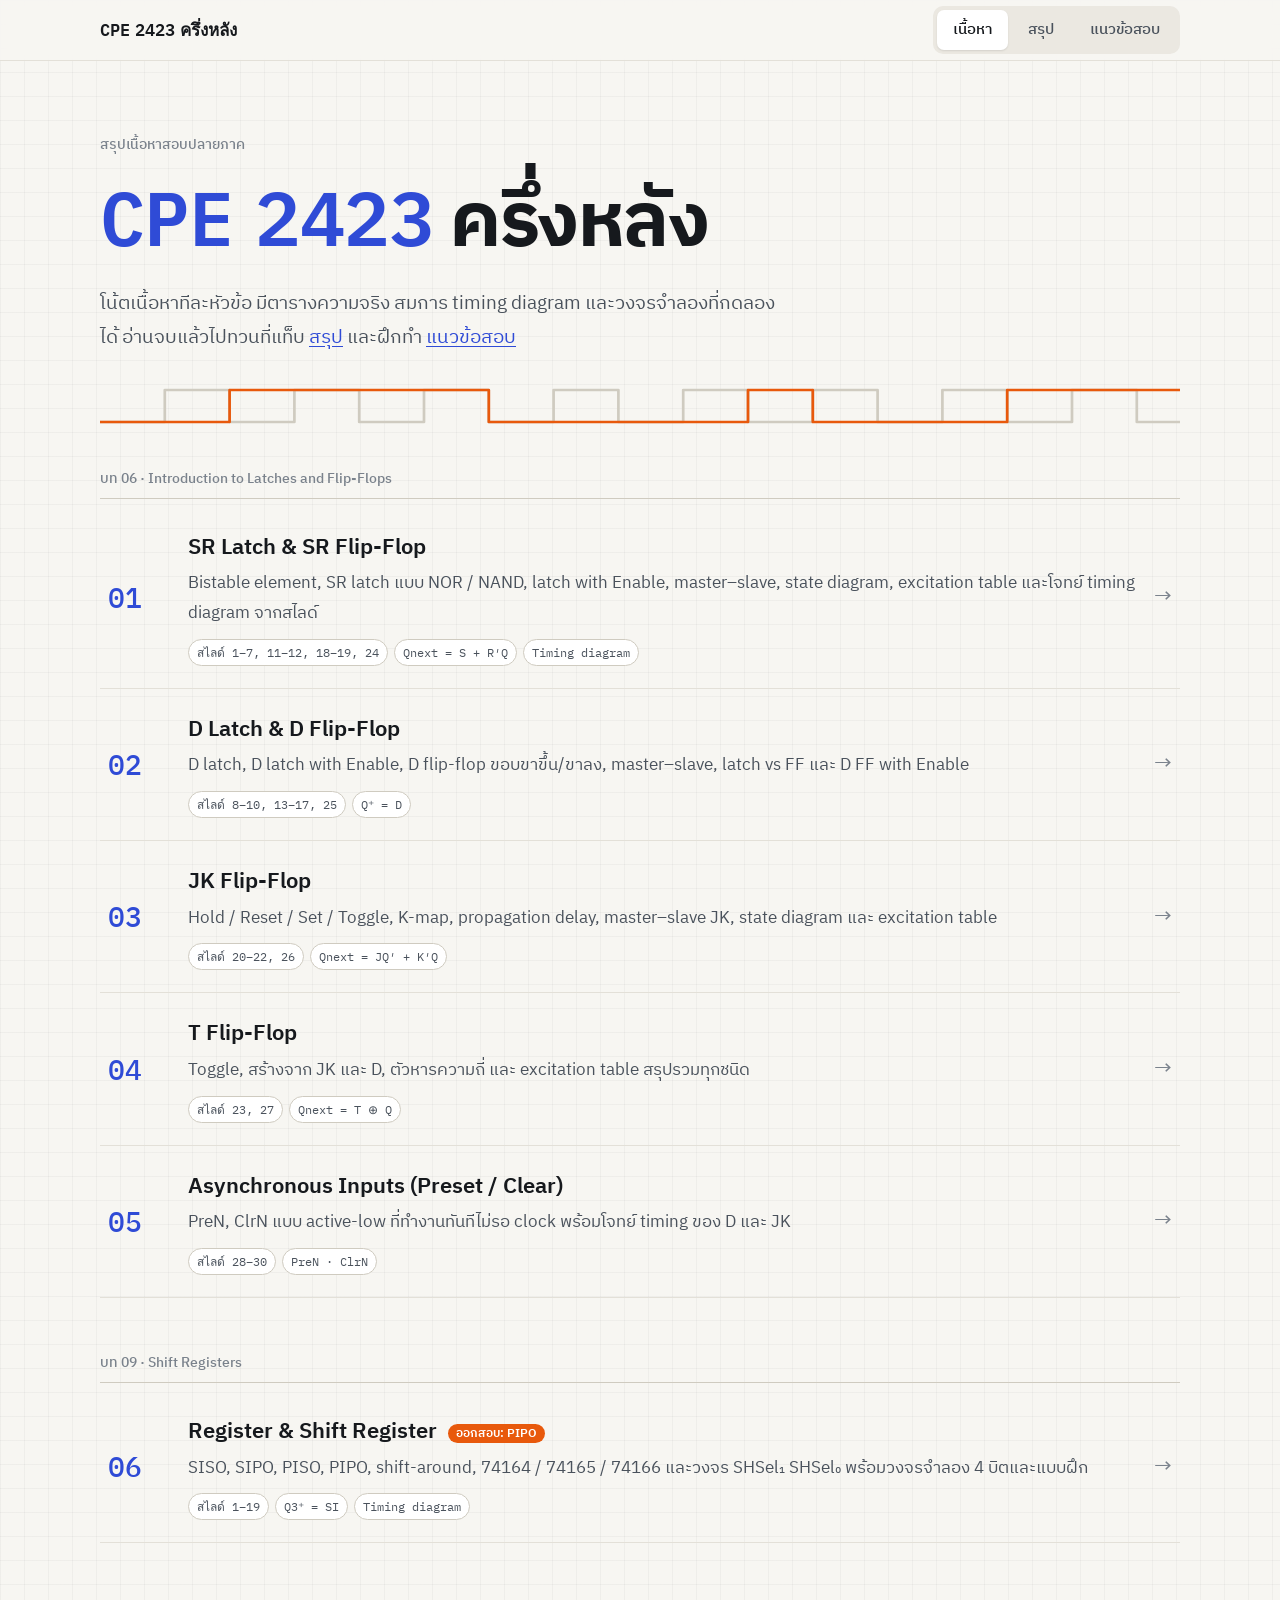
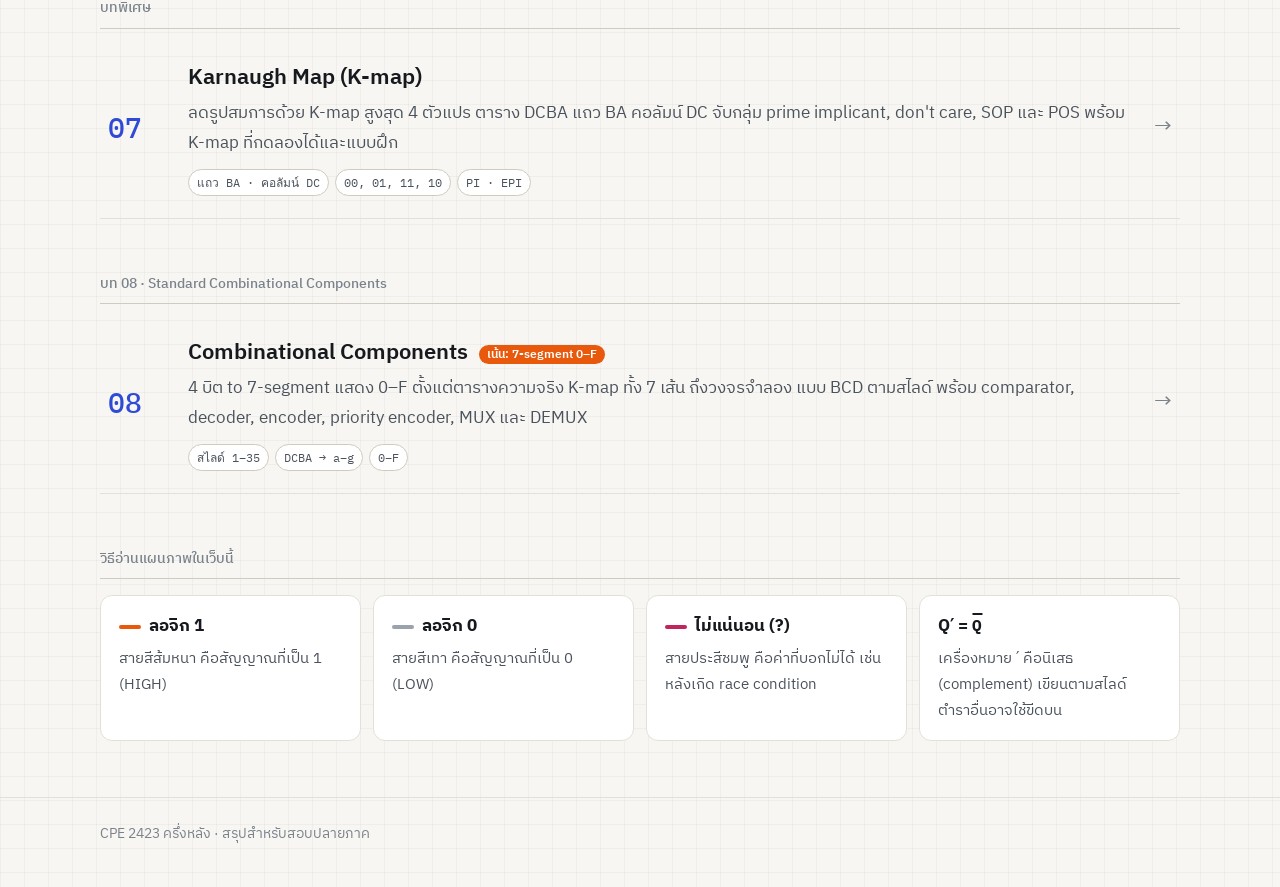
==== commit 29f38d30: "bcd to 7 segment" ====
--- a/index.html
+++ b/index.html
@@ -149,6 +149,25 @@
       </li>
     </ol>
 
+    <h2 class="section-label">บท 08 · Standard Combinational Components</h2>
+    <ol class="topic-list" start="8">
+      <li>
+        <a class="topic" href="topics/combinational-components.html">
+          <span class="topic-no">08</span>
+          <span>
+            <span class="topic-title">Combinational Components <span class="exam-hint">เน้น: 7-segment 0–F</span></span>
+            <span class="topic-desc">4 บิต to 7-segment แสดง 0–F ตั้งแต่ตารางความจริง K-map ทั้ง 7 เส้น ถึงวงจรจำลอง แบบ BCD ตามสไลด์ พร้อม comparator, decoder, encoder, priority encoder, MUX และ DEMUX</span>
+            <span class="tags">
+              <span class="tag">สไลด์ 1–35</span>
+              <span class="tag">DCBA → a–g</span>
+              <span class="tag">0–F</span>
+            </span>
+          </span>
+          <span class="topic-arrow" aria-hidden="true">→</span>
+        </a>
+      </li>
+    </ol>
+
     <h2 class="section-label">วิธีอ่านแผนภาพในเว็บนี้</h2>
     <div class="legend-grid">
       <div class="legend-item">
--- a/assets/style.css
+++ b/assets/style.css
@@ -280,6 +280,41 @@
 .km-chart td:first-child { text-align: left; font-weight: 600; white-space: nowrap; }
 .km-result { font-family: var(--mono); font-weight: 600; text-align: center; margin: 10px 0 0; }
 .km-example { margin: 20px 0; }
+
+/* Combinational components: 7-segment digits and rail-style circuits */
+.seg7 { display: inline-block; height: auto; vertical-align: middle; }
+.figure svg.seg7 { width: auto; margin: 0; }
+.seg7 polygon { fill: #e9e6df; }
+.seg7 polygon.on { fill: var(--hi); }
+.seg7 text { font-family: var(--mono); font-size: 7px; font-weight: 600; fill: var(--ink); }
+.cc-truth td { padding: 5px 8px; }
+.cc-truth td.off, .tt td.off { color: var(--lo); }
+.cc-seg-title { display: flex; align-items: center; gap: 10px; }
+.cc-digits { display: flex; flex-wrap: wrap; justify-content: center; gap: 24px; margin: 16px 0; }
+.cc-digits figure { margin: 0; text-align: center; }
+.cc-digits figcaption { font-size: 14px; color: var(--ink-3); margin-top: 6px; }
+.cc-digits.small { gap: 10px; margin: 8px 0; justify-content: flex-start; }
+.cc-digits.small figcaption { font-family: var(--mono); font-size: 12px; margin-top: 2px; }
+.design-step { margin-top: 10px; }
+.design-step > div { margin-top: 10px; }
+.design-maps { display: grid; grid-template-columns: repeat(auto-fill, minmax(190px, 1fr)); gap: 12px; }
+.design-maps figure { margin: 0; background: var(--surface); border: 1px solid var(--line); border-radius: var(--radius); padding: 8px; }
+.design-maps svg { display: block; width: 100%; height: auto; }
+.design-maps figcaption { font-family: var(--mono); font-size: 14px; font-weight: 600; text-align: center; margin-top: 6px; }
+.design-circuit svg { max-width: 420px; }
+.cc-sim-title { font-size: 16px; font-weight: 600; margin: 0; }
+.schem.rail text { font-size: 15px; }
+.schem.rail text.cc-not { font-size: 12px; }
+.cc-grid svg.rail { max-width: 460px; margin-inline: auto; }
+.cc-panel.sticky { position: sticky; top: 72px; align-self: start; }
+.cc-panel .sim-inputs { margin-top: 0; }
+.cc-readout { display: flex; gap: 14px; align-items: center; margin-bottom: 12px; }
+.cc-readout-main { min-width: 0; flex: 1; }
+.cc-bits { display: grid; grid-template-columns: repeat(auto-fit, minmax(34px, 1fr)); gap: 6px; margin-top: 12px; }
+.cc-bits span { text-align: center; border: 1px solid var(--line); border-radius: 8px; padding: 4px 2px; }
+.cc-bits i { display: block; font-style: normal; font-family: var(--mono); font-size: 13px; color: var(--ink-3); }
+.cc-bits b { font-family: var(--mono); font-size: 20px; color: var(--lo); }
+.cc-bits b.hi { color: var(--hi); }
 .km-steps { margin: 6px 0 0; padding-left: 0; list-style: none; }
 .km-steps li, .km-terms li { margin: 6px 0; }
 .km-dot { display: inline-block; width: 11px; height: 11px; border-radius: 3px; margin-right: 8px; }
@@ -548,6 +583,20 @@
   .figure.wide svg { min-width: 520px; }
   .figure.reg-fig svg { min-width: 760px; }
   .km-sim-grid, .km-quad { grid-template-columns: minmax(0, 1fr); }
+  .schem.rail text { font-size: 15px; }
+  .schem.rail text.cc-not { font-size: 12px; }
+  /* Clears the sticky contents bar, and stays short enough to leave the circuit in view */
+  .cc-panel.sticky { order: -1; top: 112px; z-index: 5; background: var(--surface); padding-bottom: 6px; }
+  .cc-panel.sticky .cc-readout { margin-bottom: 0; }
+  .cc-panel.sticky .seg7 { width: 42px !important; }
+  .cc-panel.sticky .sim-inputs { gap: 6px; flex-wrap: nowrap; }
+  .cc-panel.sticky .sim-inputs .sw { flex: 1 1 0; min-width: 0; min-height: 44px; padding: 4px 4px 4px 8px; gap: 4px; }
+  .cc-panel.sticky .sim-inputs .sw-val { min-width: 22px; padding: 2px 4px; }
+  .cc-panel.sticky .cc-bits { margin-top: 8px; }
+  .cc-panel.sticky .sim-status { margin: 6px 0 0; padding: 5px 10px; font-size: 14px; }
+  .cc-panel.sticky .actions { margin-top: 6px; }
+  .cc-panel.sticky .actions .btn { flex: 1; min-height: 44px; }
+  .cc-truth th, .cc-truth td { padding: 5px 2px; font-size: 15px; }
   .formula { padding: 18px 8px; }
 
   /* Diagrams scale down with the viewBox, so enlarge their text to stay readable */
@@ -628,6 +677,16 @@
   .p-notes { margin: 4px 0 0; padding-left: 1.4em; font-size: 10pt; }
   .p-fig { display: block; max-width: 420px; height: auto; margin-top: 6px; }
   .p-circuit { margin: 6px 0; }
+  .p-item.p-long { break-inside: auto; }
+  .p-item.p-long + .p-item.p-long { break-before: page; }
+  .p-keep { break-inside: avoid; }
+  .p-lines.seven { height: 9.45em; }
+  .p-kmaps { display: grid; grid-template-columns: repeat(4, 1fr); gap: 6px; }
+  .p-kmaps figure { margin: 0; break-inside: avoid; text-align: center; }
+  .p-kmaps svg { display: block; width: 100%; height: auto; max-width: none !important; }
+  .p-kmaps figcaption { font-size: 9pt; }
+  .p-draw { height: 80mm; border: 1px solid #999; }
+  #print-root svg.rail { display: block; width: auto; max-width: 100%; max-height: 170mm; height: auto; margin: 6px auto; }
   .p-sub { margin: 8px 0 4px; font-size: 10.5pt; font-weight: 600; }
   .p-circuit svg { display: block; width: 100%; height: auto; }
   #print-root .tt { width: auto; font-size: 10pt; background: #fff; }
@@ -653,6 +712,10 @@
   #print-root .wave .mark { stroke: #666; }
   #print-root .wave .guide { stroke: #c4c4c4; stroke-dasharray: 2 4; }
   #print-root .wave .unk { fill: #fff; stroke: #000; stroke-dasharray: 3 2; }
+  #print-root .km-group { stroke: #000 !important; fill: none !important; }
+  #print-root .km-cell { fill: #fff; stroke: #777; }
+  #print-root .seg7 polygon { fill: #fff; stroke: #bbb; stroke-width: 0.6; }
+  #print-root .seg7 polygon.on { fill: #000; stroke: #000; }
   #print-root .schem .wire { stroke: #000; }
   #print-root .schem .dot { fill: #000; }
   #print-root .fsm path, #print-root .fsm circle { stroke: #000; }
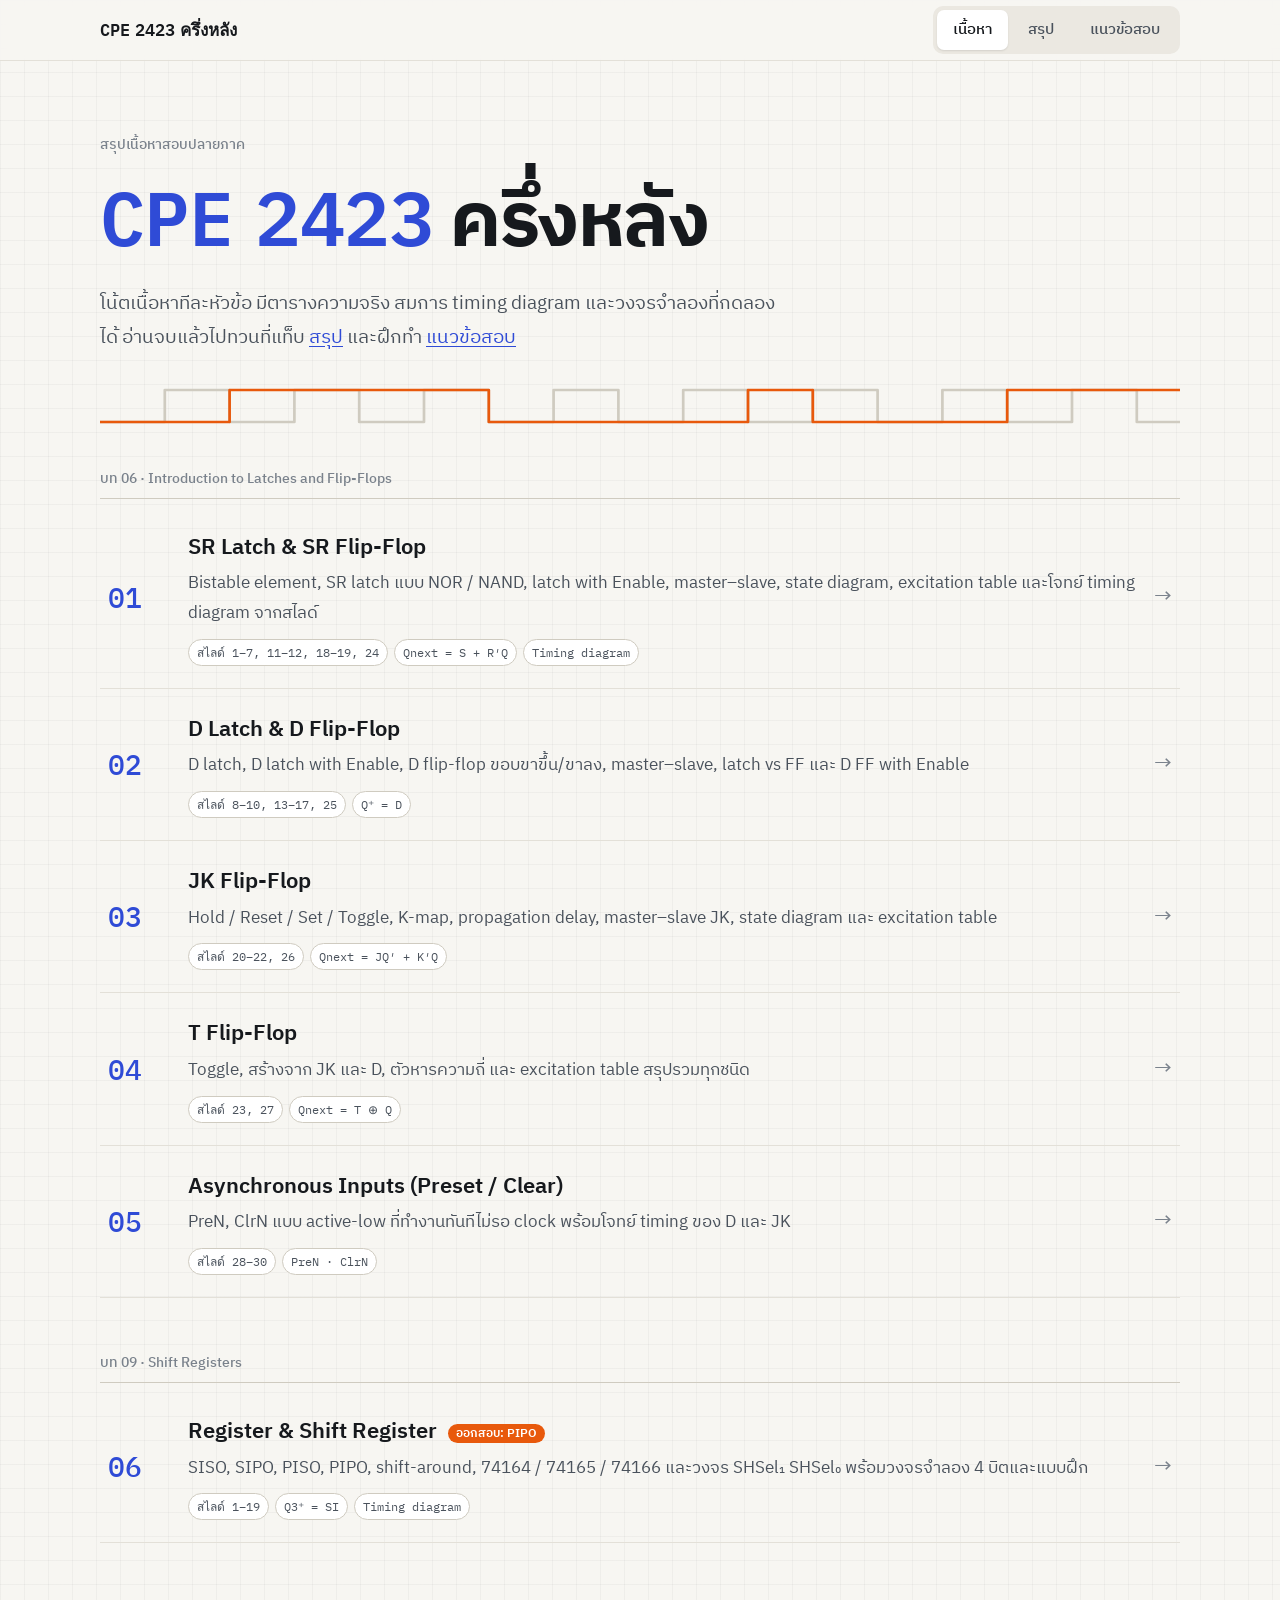
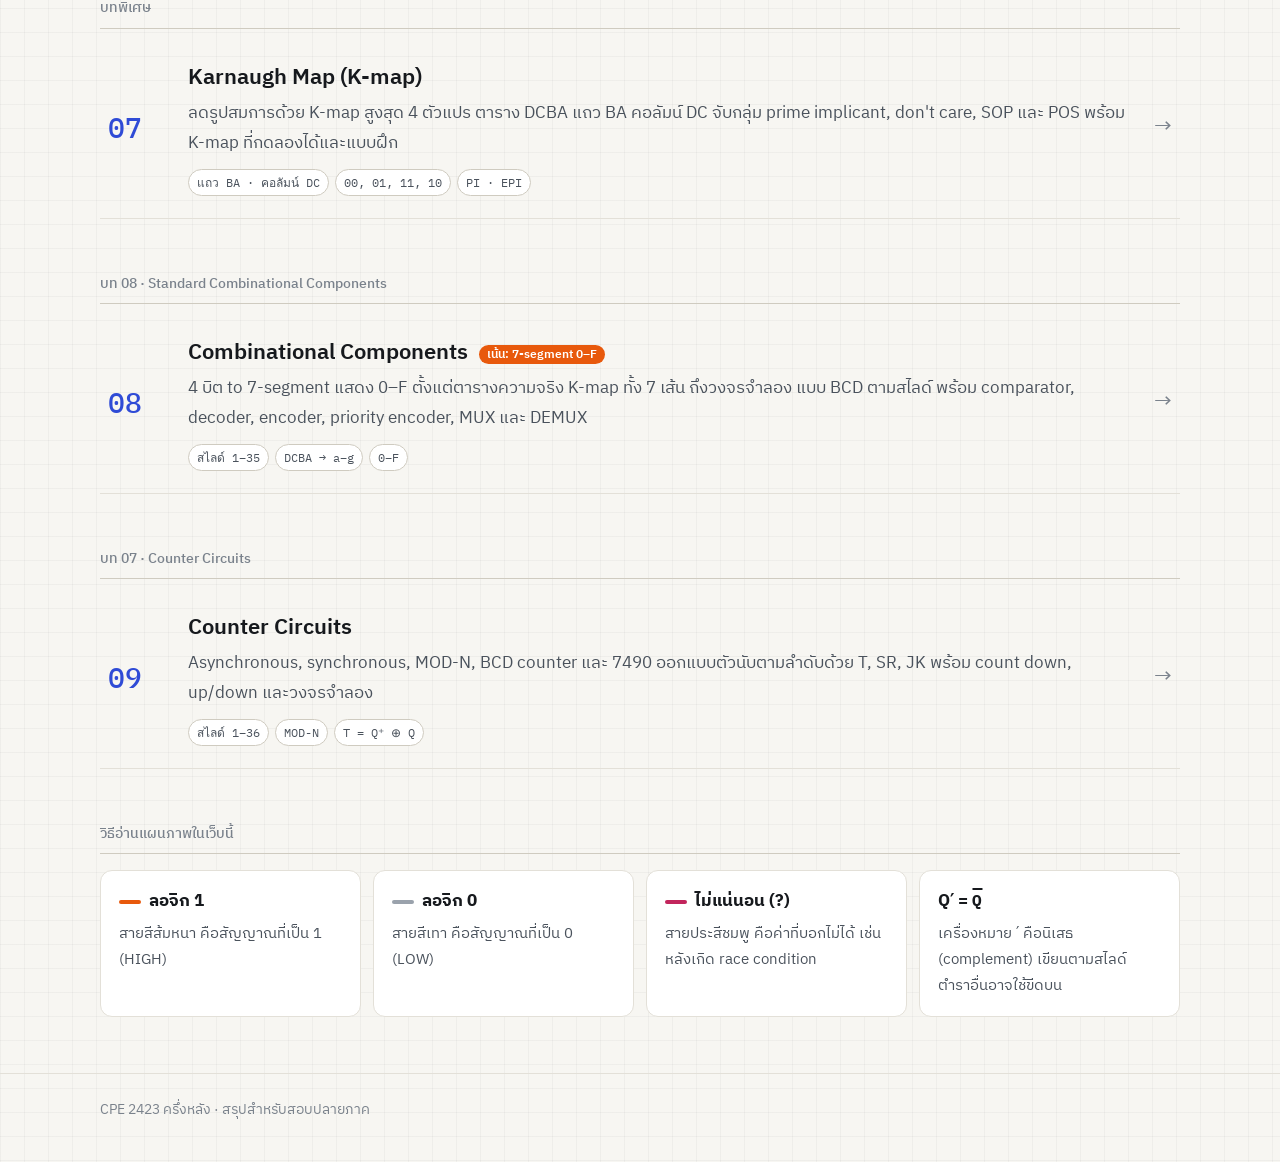
==== commit 8796f595: "v.1" ====
--- a/index.html
+++ b/index.html
@@ -168,6 +168,25 @@
       </li>
     </ol>
 
+    <h2 class="section-label">บท 07 · Counter Circuits</h2>
+    <ol class="topic-list" start="9">
+      <li>
+        <a class="topic" href="topics/counters.html">
+          <span class="topic-no">09</span>
+          <span>
+            <span class="topic-title">Counter Circuits</span>
+            <span class="topic-desc">Asynchronous, synchronous, MOD-N, BCD counter และ 7490 ออกแบบตัวนับตามลำดับด้วย T, SR, JK พร้อม count down, up/down และวงจรจำลอง</span>
+            <span class="tags">
+              <span class="tag">สไลด์ 1–36</span>
+              <span class="tag">MOD-N</span>
+              <span class="tag">T = Q⁺ ⊕ Q</span>
+            </span>
+          </span>
+          <span class="topic-arrow" aria-hidden="true">→</span>
+        </a>
+      </li>
+    </ol>
+
     <h2 class="section-label">วิธีอ่านแผนภาพในเว็บนี้</h2>
     <div class="legend-grid">
       <div class="legend-item">
--- a/assets/style.css
+++ b/assets/style.css
@@ -301,7 +301,18 @@
 .design-maps figure { margin: 0; background: var(--surface); border: 1px solid var(--line); border-radius: var(--radius); padding: 8px; }
 .design-maps svg { display: block; width: 100%; height: auto; }
 .design-maps figcaption { font-family: var(--mono); font-size: 14px; font-weight: 600; text-align: center; margin-top: 6px; }
-.design-circuit svg { max-width: 420px; }
+.design-circuit svg { max-width: 560px; }
+.cnt-given { margin: 10px 0; }
+.cnt-given svg { max-width: 640px; }
+.cnt-actions { display: flex; flex-wrap: wrap; align-items: center; gap: 10px; }
+.cnt-actions .sim-inputs { margin: 0; }
+.figure.cnt-fig svg.rail { max-width: 420px; }
+.cnt-rings { display: flex; flex-wrap: wrap; justify-content: center; gap: 16px; }
+.cnt-rings figure { margin: 0; text-align: center; }
+.cnt-rings svg { display: block; width: 100%; height: auto; }
+.cnt-rings figcaption { font-size: 14px; color: var(--ink-3); }
+.cnt-tables .tt.fill th, .cnt-tables .tt.fill td { padding: 5px 3px; }
+.cnt-tables .tt.fill select { min-width: 0; width: 52px; padding-left: 6px; padding-right: 2px; }
 .cc-sim-title { font-size: 16px; font-weight: 600; margin: 0; }
 .schem.rail text { font-size: 15px; }
 .schem.rail text.cc-not { font-size: 12px; }
@@ -410,7 +421,7 @@
 .schem .dot.hi { fill: var(--hi); }
 .schem .dot.lo { fill: var(--lo); }
 .schem .dot.x { fill: var(--x); }
-.schem .gate path, .schem .gate circle { fill: var(--surface); stroke: var(--ink); stroke-width: 2; }
+.schem .gate path, .schem .gate circle, .schem .gate rect { fill: var(--surface); stroke: var(--ink); stroke-width: 2; }
 .schem text { font-family: var(--mono); font-size: 16px; font-weight: 600; fill: var(--ink); }
 .schem text.val { font-size: 13px; font-weight: 500; fill: var(--ink-3); }
 .schem text.val.hi { fill: var(--hi); }
@@ -685,9 +696,13 @@
   .p-kmaps figure { margin: 0; break-inside: avoid; text-align: center; }
   .p-kmaps svg { display: block; width: 100%; height: auto; max-width: none !important; }
   .p-kmaps figcaption { font-size: 9pt; }
-  .p-draw { height: 80mm; border: 1px solid #999; }
+  .p-draw { box-sizing: border-box; height: 80mm; margin-right: 1px; border: 1px solid #999; }
+  .p-draw.short { height: 45mm; }
+  #print-root svg.rail-ff { display: block; width: 100%; height: auto; max-width: 150mm; margin: 0 auto; }
+  #print-root svg.cc-ring { width: 170px; }
+  .p-item.p-long .figure { border: 0; padding: 0; margin: 4px 0; }
   #print-root svg.rail { display: block; width: auto; max-width: 100%; max-height: 170mm; height: auto; margin: 6px auto; }
-  .p-sub { margin: 8px 0 4px; font-size: 10.5pt; font-weight: 600; }
+  .p-sub { margin: 2px 0 4px; padding-top: 6px; font-size: 10.5pt; font-weight: 600; }
   .p-circuit svg { display: block; width: 100%; height: auto; }
   #print-root .tt { width: auto; font-size: 10pt; background: #fff; }
   #print-root .tt th, #print-root .tt td { padding: 3px 9px; }
